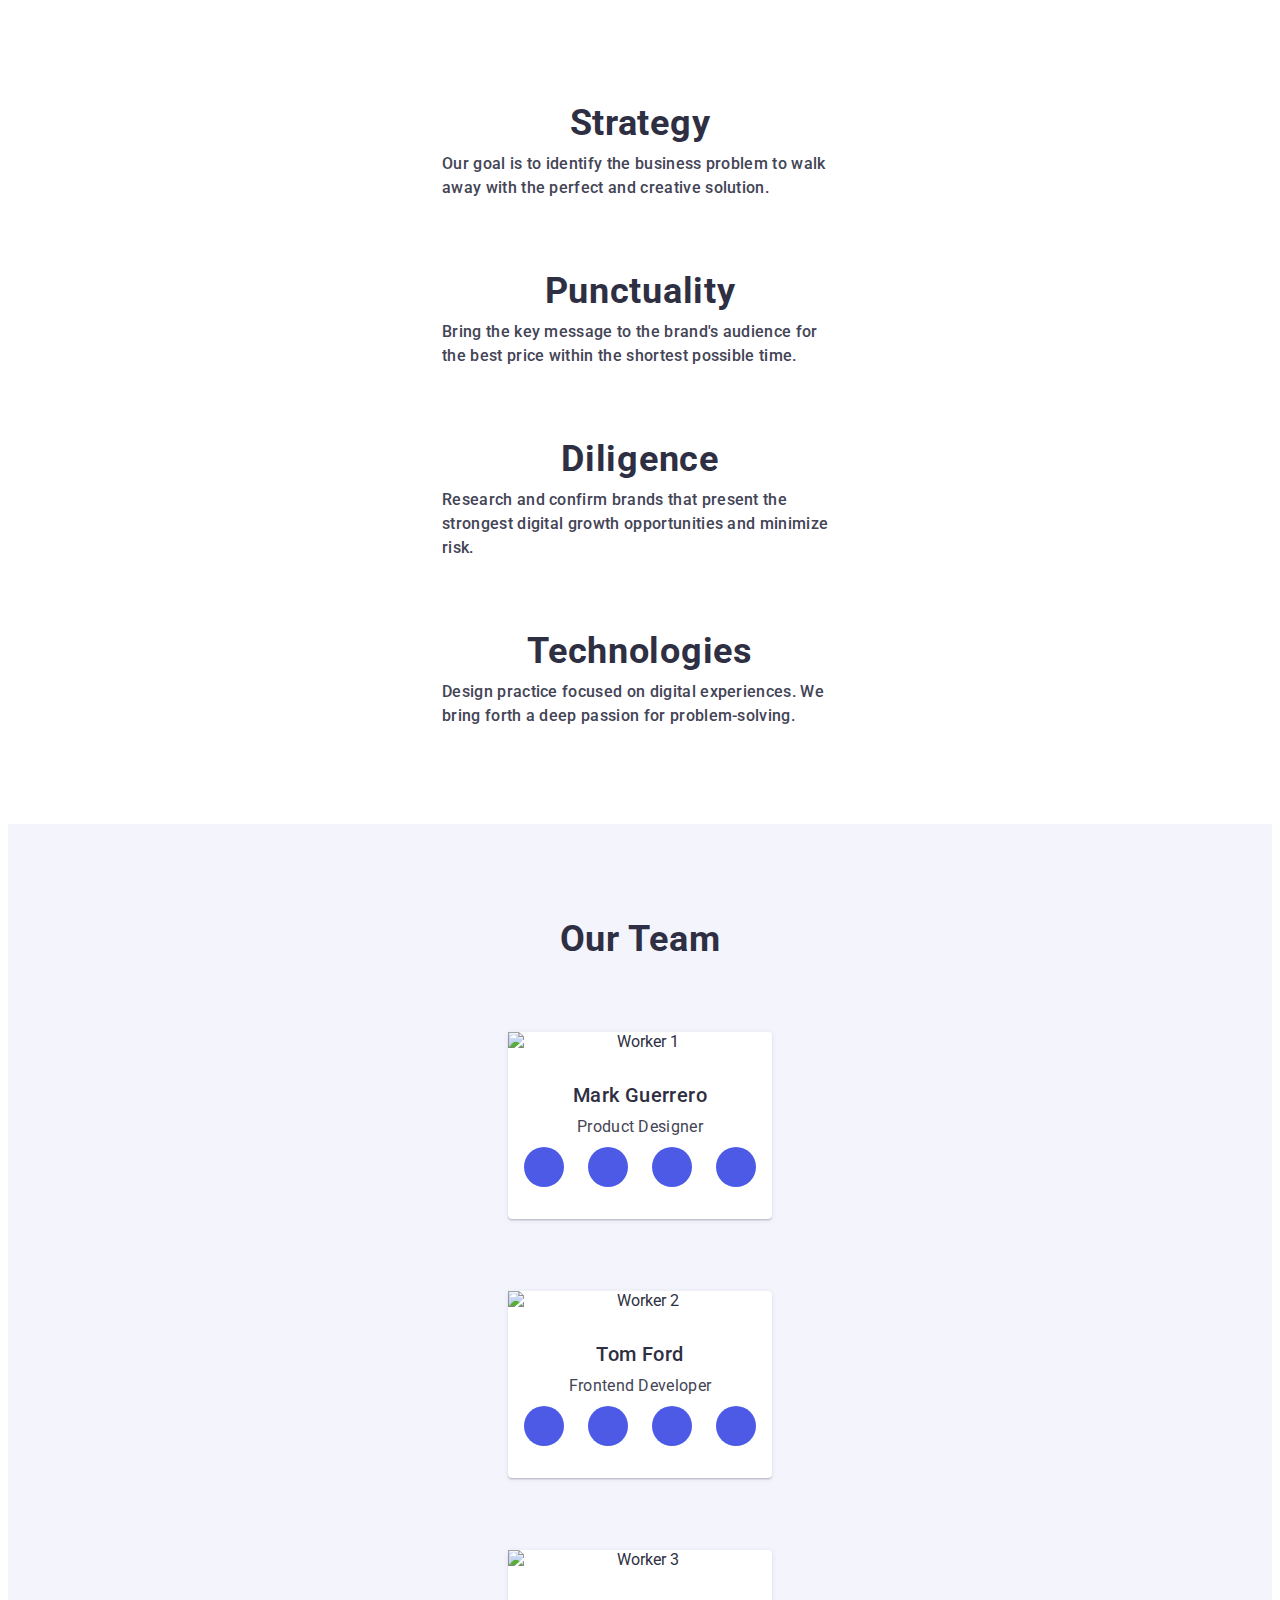
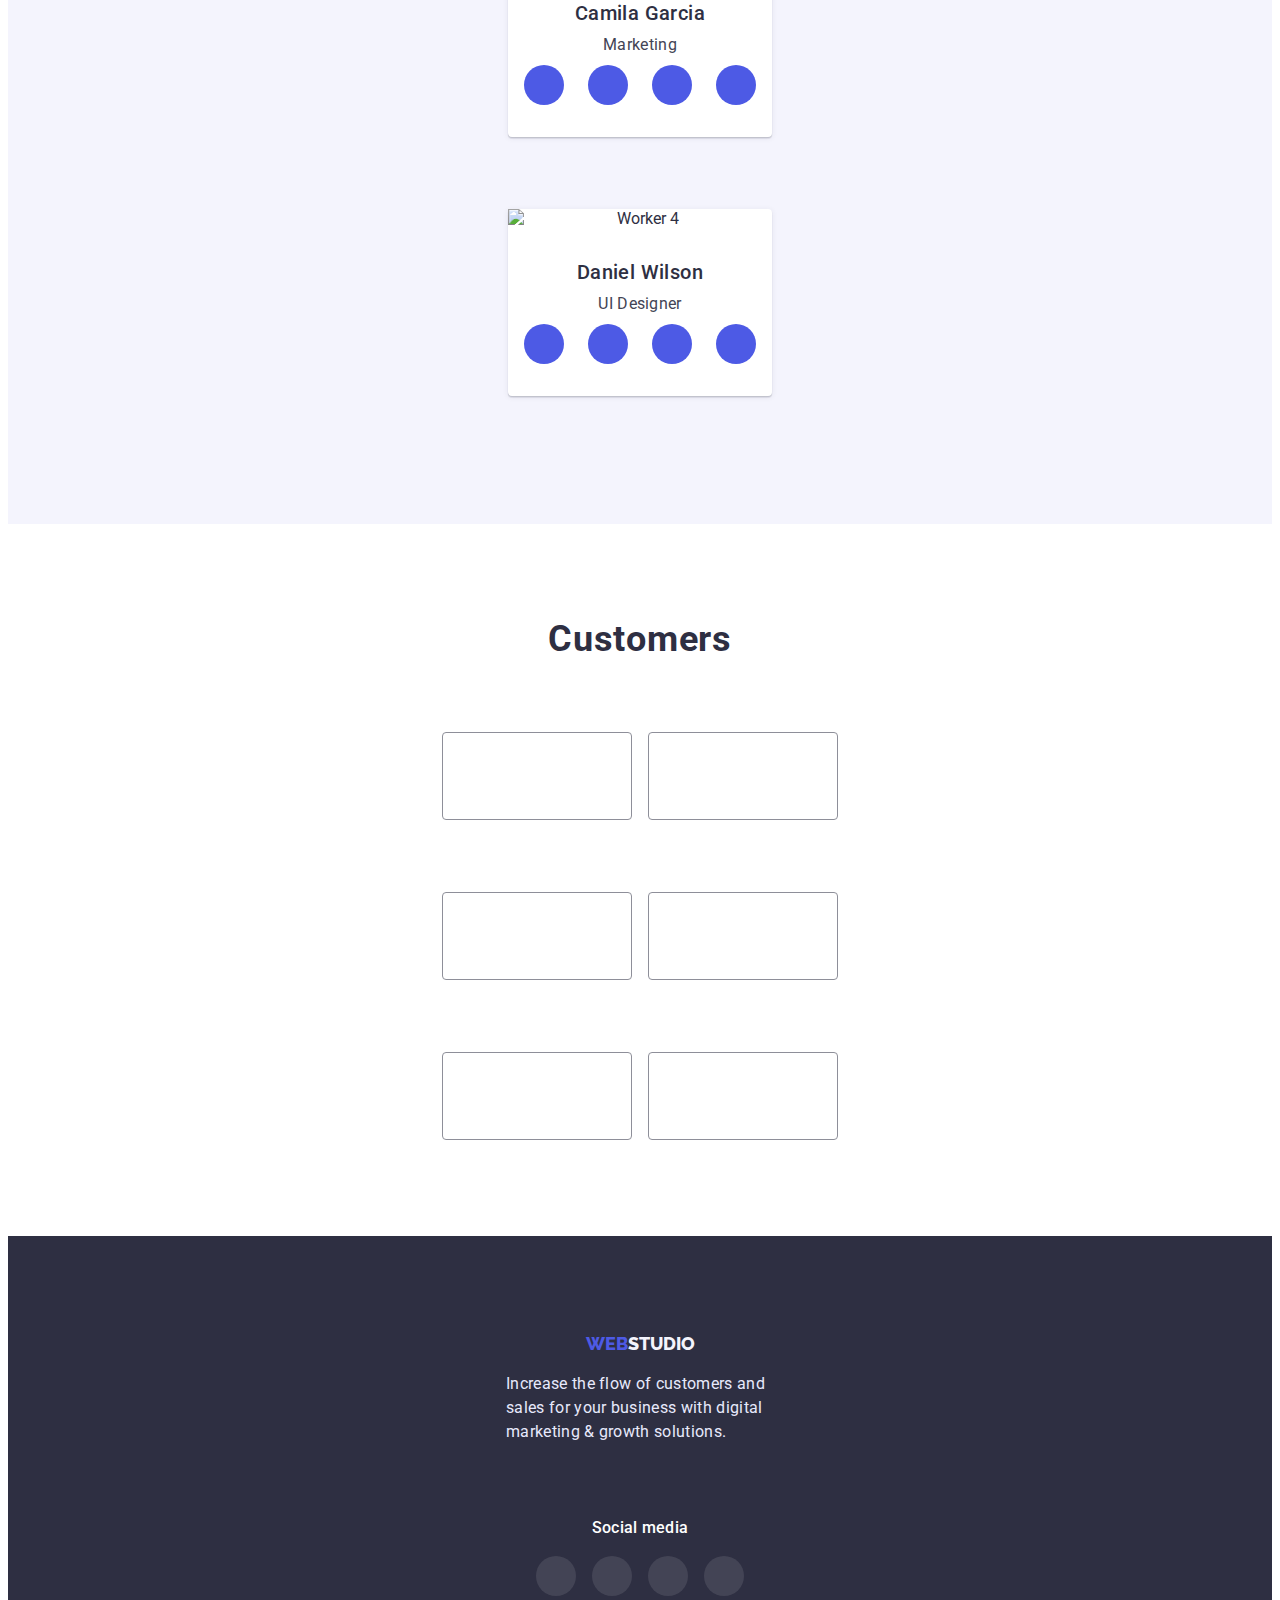
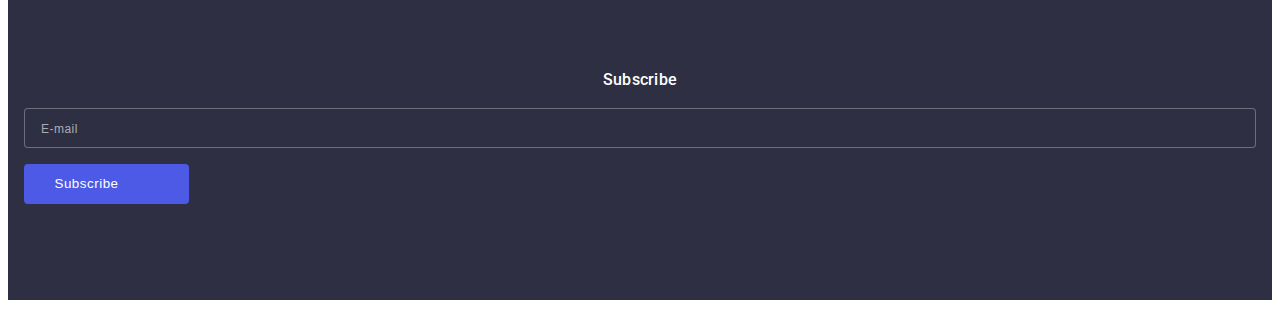
==== index.html @ 5581badd "Add mobile version: features, team, customers, footer" ====
<!DOCTYPE html>
<html lang="en">
  <head>
    <meta charset="UTF-8" />
    <meta http-equiv="X-UA-Compatible" content="IE=edge" />
    <meta name="viewport" content="width=device-width, initial-scale=1.0" />
    <title>Document</title>
    <link href="https://fonts.googleapis.com" rel="preconnect" />
    <link href="https://fonts.gstatic.com" rel="preconnect" crossorigin />
    <link
      href="https://fonts.googleapis.com/css2?family=Raleway:wght@800&family=Roboto:wght@400;500;700;900&display=swap"
      rel="stylesheet"
    />
    <link
      href="https://cdnjs.cloudflare.com/ajax/libs/modern-normalize/1.1.0/modern-normalize.min.css"
      rel="stylesheet"
      integrity="sha512-wpPYUAdjBVSE4KJnH1VR1HeZfpl1ub8YT/NKx4PuQ5NmX2tKuGu6U/JRp5y+Y8XG2tV+wKQpNHVUX03MfMFn9Q=="
      crossorigin="anonymous"
      referrerpolicy="no-referrer"
    />
    <link href="./css/styles.css" rel="stylesheet" />
    <link href="./css/mobile.css" rel="stylesheet" />
    <link href="./css/tablet.css" rel="stylesheet" />
    <link href="./css/desktop.css" rel="stylesheet" />
  </head>
  <body>
    <!-- Header -->

    <!-- <header class="header">
      <div class="container site-header">
        <nav class="site-nav">
          <a class="logo-color logo link" href="./index.html"
            >Web<span class="logo-color-header">Studio</span></a
          >
          <ul class="site-nav-list list">
            <li class="site-nav-item">
              <a class="site-nav-link link" href="./studio.html">Studio</a>
            </li>
            <li class="site-nav-item">
              <a class="site-nav-link link" href="./portfolio.html"
                >Portfolio</a
              >
            </li>
            <li class="site-nav-item">
              <a class="site-nav-link link" href>Contacts</a>
            </li>
          </ul>
        </nav>
        <ul class="contact-list list">
          <li class="contact-item">
            <a class="contact-link link" href="mailto:info@devstudio.com"
              >info@devstudio.com</a
            >
          </li>
          <li class="contact-item">
            <a class="contact-link link" href="tel:+110001111111"
              >+11 (000) 111-11-11</a
            >
          </li>
        </ul>
      </div>
    </header> -->
    <main>
      <!-- Hero -->

      <!-- <section class="hero section">
        <div class="container">
          <h1 class="hero-title">Effective Solutions for Your Business</h1>
          <button class="hero-btn" data-modal-open type="button">
            Order Service
          </button>
        </div>
      </section> -->

      <!-- Our features -->

      <section class="our-features section">
        <div class="container">
          <h2 class="hidden-title">Our features</h2>
          <ul class="our-features-list list">
            <li class="our-features-item">
              <div class="icon-wrap">
                <svg class="our-features-icon" width="64px" height="64px">
                  <use href="./images/icons.svg#icon-antenna"></use>
                </svg>
              </div>
              <h3 class="our-features-subtitle section-subtitle">Strategy</h3>
              <p class="our-features-text section-text">
                Our goal is to identify the business problem to walk away with
                the perfect and creative solution.
              </p>
            </li>
            <li class="our-features-item">
              <div class="icon-wrap">
                <svg class="our-features-icon" width="64px" height="64px">
                  <use href="./images/icons.svg#icon-clock"></use>
                </svg>
              </div>
              <h3 class="our-features-subtitle section-subtitle">
                Punctuality
              </h3>
              <p class="our-features-text section-text">
                Bring the key message to the brand's audience for the best price
                within the shortest possible time.
              </p>
            </li>
            <li class="our-features-item">
              <div class="icon-wrap">
                <svg class="our-features-icon" width="64px" height="64px">
                  <use href="./images/icons.svg#icon-diagram"></use>
                </svg>
              </div>
              <h3 class="our-features-subtitle section-subtitle">Diligence</h3>
              <p class="our-features-text section-text">
                Research and confirm brands that present the strongest digital
                growth opportunities and minimize risk.
              </p>
            </li>
            <li class="our-features-item">
              <div class="icon-wrap">
                <svg class="our-features-icon" width="64px" height="64px">
                  <use href="./images/icons.svg#icon-astronaut"></use>
                </svg>
              </div>
              <h3 class="our-features-subtitle section-subtitle">
                Technologies
              </h3>
              <p class="our-features-text section-text">
                Design practice focused on digital experiences. We bring forth a
                deep passion for problem-solving.
              </p>
            </li>
          </ul>
        </div>
      </section>

      <!-- What are we doing -->

      <section class="offers section">
        <div class="container">
          <h2 class="section-title">What are we doing</h2>
          <ul class="offers-list list">
            <li class="offers-item">
              <img
                class="offers-img"
                src="./images/img1.jpg"
                alt="A handy site on your computer"
              />
            </li>
            <li class="offers-item">
              <img
                class="offers-img"
                src="./images/img2.jpg"
                alt="Chats on your phone"
              />
            </li>
            <li class="offers-item">
              <img
                class="offers-img"
                src="./images/img3.jpg"
                alt="Synchronizing your phone and computer"
              />
            </li>
          </ul>
        </div>
      </section>

      <!-- Our team -->

      <section class="our-team section">
        <div class="small-container">
          <h2 class="section-title">Our Team</h2>
          <ul class="our-team-list list">
            <li class="our-team-item">
              <img class="our-team-img" src="./images/img.jpg" alt="Worker 1" />
              <div class="card-content">
                <h3 class="our-team-subtitle section-subtitle">
                  Mark Guerrero
                </h3>
                <p class="our-team-text section-text">Product Designer</p>

                <ul class="our-team-soc-list list">
                  <li class="our-team-soc-item">
                    <a class="our-team-soc-link link" href>
                      <svg class="our-team-soc-icon" width="16px" height="16px">
                        <use href="./images/icons.svg#icon-instagram"></use>
                      </svg>
                    </a>
                  </li>
                  <li class="our-team-soc-item">
                    <a class="our-team-soc-link link" href>
                      <svg class="our-team-soc-icon" width="16px" height="16px">
                        <use href="./images/icons.svg#icon-twitter"></use>
                      </svg>
                    </a>
                  </li>
                  <li class="our-team-soc-item">
                    <a class="our-team-soc-link link" href>
                      <svg class="our-team-soc-icon" width="16px" height="16px">
                        <use href="./images/icons.svg#icon-facebook"></use>
                      </svg>
                    </a>
                  </li>
                  <li class="our-team-soc-item">
                    <a class="our-team-soc-link link" href>
                      <svg class="our-team-soc-icon" width="16px" height="16px">
                        <use href="./images/icons.svg#icon-linkedin"></use>
                      </svg>
                    </a>
                  </li>
                </ul>
              </div>
            </li>
            <li class="our-team-item">
              <img
                class="our-team-img"
                src="./images/img01.jpg"
                alt="Worker 2"
              />
              <div class="card-content">
                <h3 class="our-team-subtitle section-subtitle">Tom Ford</h3>
                <p class="our-team-text section-text">Frontend Developer</p>
                <ul class="our-team-soc-list list">
                  <li class="our-team-soc-item">
                    <a class="our-team-soc-link link" href>
                      <svg class="our-team-soc-icon" width="16px" height="16px">
                        <use href="./images/icons.svg#icon-instagram"></use>
                      </svg>
                    </a>
                  </li>
                  <li class="our-team-soc-item">
                    <a class="our-team-soc-link link" href>
                      <svg class="our-team-soc-icon" width="16px" height="16px">
                        <use href="./images/icons.svg#icon-twitter"></use>
                      </svg>
                    </a>
                  </li>
                  <li class="our-team-soc-item">
                    <a class="our-team-soc-link link" href>
                      <svg class="our-team-soc-icon" width="16px" height="16px">
                        <use href="./images/icons.svg#icon-facebook"></use>
                      </svg>
                    </a>
                  </li>
                  <li class="our-team-soc-item">
                    <a class="our-team-soc-link link" href>
                      <svg class="our-team-soc-icon" width="16px" height="16px">
                        <use href="./images/icons.svg#icon-linkedin"></use>
                      </svg>
                    </a>
                  </li>
                </ul>
              </div>
            </li>
            <li class="our-team-item">
              <img
                class="our-team-img"
                src="./images/img02.jpg"
                alt="Worker 3"
              />
              <div class="card-content">
                <h3 class="our-team-subtitle section-subtitle">
                  Camila Garcia
                </h3>
                <p class="our-team-text section-text">Marketing</p>
                <ul class="our-team-soc-list list">
                  <li class="our-team-soc-item">
                    <a class="our-team-soc-link link" href>
                      <svg class="our-team-soc-icon" width="16px" height="16px">
                        <use href="./images/icons.svg#icon-instagram"></use>
                      </svg>
                    </a>
                  </li>
                  <li class="our-team-soc-item">
                    <a class="our-team-soc-link link" href>
                      <svg class="our-team-soc-icon" width="16px" height="16px">
                        <use href="./images/icons.svg#icon-twitter"></use>
                      </svg>
                    </a>
                  </li>
                  <li class="our-team-soc-item">
                    <a class="our-team-soc-link link" href>
                      <svg class="our-team-soc-icon" width="16px" height="16px">
                        <use href="./images/icons.svg#icon-facebook"></use>
                      </svg>
                    </a>
                  </li>
                  <li class="our-team-soc-item">
                    <a class="our-team-soc-link link" href>
                      <svg class="our-team-soc-icon" width="16px" height="16px">
                        <use href="./images/icons.svg#icon-linkedin"></use>
                      </svg>
                    </a>
                  </li>
                </ul>
              </div>
            </li>
            <li class="our-team-item">
              <img
                class="our-team-img"
                src="./images/img03.jpg"
                alt="Worker 4"
              />
              <div class="card-content">
                <h3 class="our-team-subtitle section-subtitle">
                  Daniel Wilson
                </h3>
                <p class="our-team-text section-text">UI Designer</p>
                <ul class="our-team-soc-list list">
                  <li class="our-team-soc-item">
                    <a class="our-team-soc-link link" href>
                      <svg class="our-team-soc-icon" width="16px" height="16px">
                        <use href="./images/icons.svg#icon-instagram"></use>
                      </svg>
                    </a>
                  </li>
                  <li class="our-team-soc-item">
                    <a class="our-team-soc-link link" href>
                      <svg class="our-team-soc-icon" width="16px" height="16px">
                        <use href="./images/icons.svg#icon-twitter"></use>
                      </svg>
                    </a>
                  </li>
                  <li class="our-team-soc-item">
                    <a class="our-team-soc-link link" href>
                      <svg class="our-team-soc-icon" width="16px" height="16px">
                        <use href="./images/icons.svg#icon-facebook"></use>
                      </svg>
                    </a>
                  </li>
                  <li class="our-team-soc-item">
                    <a class="our-team-soc-link link" href>
                      <svg class="our-team-soc-icon" width="16px" height="16px">
                        <use href="./images/icons.svg#icon-linkedin"></use>
                      </svg>
                    </a>
                  </li>
                </ul>
              </div>
            </li>
          </ul>
        </div>
      </section>

      <!-- Customers -->

      <section class="section">
        <div class="container">
          <h2 class="section-title">Customers</h2>

          <ul class="customers-list list">
            <li class="customers-item">
              <a class="customers-link" href
                ><svg class="customers-icon" width="104px" height="56px">
                  <use href="./images/icons.svg#icon-client1"></use></svg
              ></a>
            </li>
            <li class="customers-item">
              <a class="customers-link" href
                ><svg class="customers-icon" width="104px" height="56px">
                  <use href="./images/icons.svg#icon-client2"></use></svg
              ></a>
            </li>
            <li class="customers-item">
              <a class="customers-link" href
                ><svg class="customers-icon" width="104px" height="56px">
                  <use href="./images/icons.svg#icon-client3"></use></svg
              ></a>
            </li>
            <li class="customers-item">
              <a class="customers-link" href
                ><svg class="customers-icon" width="104px" height="56px">
                  <use href="./images/icons.svg#icon-client4"></use></svg
              ></a>
            </li>
            <li class="customers-item">
              <a class="customers-link" href
                ><svg class="customers-icon" width="104px" height="56px">
                  <use href="./images/icons.svg#icon-client5"></use></svg
              ></a>
            </li>
            <li class="customers-item">
              <a class="customers-link" href
                ><svg class="customers-icon" width="104px" height="56px">
                  <use href="./images/icons.svg#icon-client6"></use></svg
              ></a>
            </li>
          </ul>
        </div>
      </section>
    </main>

    <!-- Footer -->

    <footer class="footer">
      <div class="footer-wrap">
        <div class="footer-logo-text">
          <a class="logo-color logo link footer-logo" href="./index.html"
            >Web<span class="logo-color-footer">Studio</span></a
          >
          <p class="footer-text">
            Increase the flow of customers and sales for your business with
            digital marketing & growth solutions.
          </p>
        </div>
        <div class="footer-social">
          <p class="footer-soc-text">Social media</p>
          <ul class="footer-soc-list list">
            <li class="footer-soc-item">
              <a class="footer-soc-link link" href>
                <svg class="footer-soc-icon" width="24px" height="24px">
                  <use href="./images/icons.svg#icon-instagram"></use>
                </svg>
              </a>
            </li>
            <li class="footer-soc-item">
              <a class="footer-soc-link link" href>
                <svg class="footer-soc-icon" width="24px" height="24px">
                  <use href="./images/icons.svg#icon-twitter"></use>
                </svg>
              </a>
            </li>
            <li class="footer-soc-item">
              <a class="footer-soc-link link" href>
                <svg class="footer-soc-icon" width="24px" height="24px">
                  <use href="./images/icons.svg#icon-facebook"></use>
                </svg>
              </a>
            </li>
            <li class="footer-soc-item">
              <a class="footer-soc-link link" href>
                <svg class="footer-soc-icon" width="24px" height="24px">
                  <use href="./images/icons.svg#icon-linkedin"></use>
                </svg>
              </a>
            </li>
          </ul>
        </div>
        <div class="footer-communicate">
          <p class="footer-soc-text">Subscribe</p>
          <form class="footer-form">
            <input
              class="footer-subscribe"
              id="footer-email"
              name="email"
              type="email"
              required
              placeholder="E-mail"
            />
            <div class="footer-button">
              <button class="subscribe-btn" type="submit">Subscribe</button>
              <svg class="footer-plaine">
                <use
                  href="./images/icons.svg#icon-plaine"
                  width="24"
                  height="24"
                ></use>
              </svg>
            </div>
          </form>
        </div>
      </div>
    </footer>
    <!-- <div class="backdrop is-hidden" data-modal>
      <div class="modal">
        <button class="modal-close" data-modal-close type="button">
          <svg class="close-icon" width="8px" height="8px">
            <use href="./images/icons.svg#icon-close"></use>
          </svg>
        </button>
        <p class="modal-title">Leave your contacts and we will call you back</p>
        <form class="modal-form">
          <div class="modal-field">
            <label class="modal-label" for="user-name">Name</label>
            <div class="input-wrap">
              <input
                class="modal-input"
                id="user-name"
                name="user-name"
                type="text"
                placeholder=" "
              />
              <svg class="modal-icon" width="18" height="18">
                <use href="./images/icons.svg#icon-persone"></use>
              </svg>
            </div>
          </div>
          <div class="modal-field">
            <label class="modal-label" for="user-tel">Phone</label>
            <div class="input-wrap">
              <input
                class="modal-input"
                id="user-tel"
                name="user-tel"
                type="text"
                title="+38 (095) 111-11-11"
                required
                pattern="[\+]\d{2}\s[\(]\d{3}[\)]\s\d{3}[\-]\d{2}[\-]\d{2}"
                placeholder=" "
              />
              <svg class="modal-icon" width="18" height="18">
                <use href="./images/icons.svg#icon-phone"></use>
              </svg>
            </div>
          </div>
          <div class="modal-field">
            <label class="modal-label" for="user-email">Email</label>
            <div class="input-wrap">
              <input
                class="modal-input"
                id="user-email"
                name="user-email"
                type="email"
                placeholder=" "
              />
              <svg class="modal-icon" width="18" height="18">
                <use href="./images/icons.svg#icon-email"></use>
              </svg>
            </div>
          </div>
          <div class="modal-field">
            <label class="modal-label" for="user-comment">Comment</label>
            <textarea
              class="modal-input comment input-wrap"
              id="user-comment"
              name="user-comment"
              placeholder="Text input"
            ></textarea>
          </div>
          <div class="modal-policy">
            <input
              class="modal-check hidden-title"
              id="policy"
              name="policy"
              type="checkbox"
              value="true"
              required
            />
            <label class="check-text" for="policy"
              >I accept the terms and conditions of the<a
                class="check-link"
                href
                >Privacy Policy</a
              ></label
            >
          </div>
          <div class="modal-button">
            <button class="modal-btn" type="submit">Send</button>
          </div>
        </form>
      </div>
    </div> -->
    <script src="./js/modal.js"></script>
  </body>
</html>
---- css/styles.css ----
body {
  background: var(--light-light-color);
  color: var(--dark-color);
  font-size: 16px;
  font-family: "Roboto", sans-serif;
}

*,
*::before,
*::after {
  box-sizing: border-box;
}

h1,
h2,
h3,
h4,
h5,
h6,
p,
ul {
  margin: 0;
  padding: 0;
}

img {
  display: block;
  width: 100%;
  width: 100%;
  height: auto;
}

.link {
  text-decoration: none;
}

.list {
  list-style: none;
}

:root {
  --hover-color: #4d5ae5;
  --focus-color: #404bbf;
  --dark-color: #2e2f42;
  --success-color: #31d0aa;
  --text-color: #434455;
  --subtle-color: #8e8f99;
  --accent-color: #e7e9fc;
  --light-color: #f4f4fd;
  --light-light-color: #ffffff;
  --gradient: linear-gradient(rgba(46, 47, 66, 0.7), rgba(46, 47, 66, 0.7));
}

/* LOGO */

.logo {
  padding-top: 24px;
  padding-bottom: 24px;
  font-weight: 800;
  font-size: 18px;
  font-family: "Raleway";
  line-height: 1.33;
}

.logo-color-header {
  color: var(--dark-color);
  text-transform: uppercase;
}

.logo-color {
  color: var(--hover-color);
  text-transform: uppercase;
}

.logo-color-footer {
  color: var(--light-color);
}

.header {
  border-bottom: 1px solid var(--accent-color);
  box-shadow: 0px 2px 1px rgba(46, 47, 66, 0.08),
    0px 1px 1px rgba(46, 47, 66, 0.16), 0px 1px 6px rgba(46, 47, 66, 0.08);
}

.hidden-title {
  position: absolute;
  overflow: hidden;
  clip: rect(0 0 0 0);
  width: 1px;
  height: 1px;
  margin: -1px;
  padding: 0;
  border: 0;
  white-space: nowrap;
  clip-path: inset(50%);
}

.site-header {
  display: flex;
  align-items: center;
}

.site-nav {
  display: flex;
  align-items: center;
}

.site-nav-list {
  display: flex;
  margin-left: 76px;
}

.site-nav-item + .site-nav-item {
  margin-left: 40px;
}

.site-nav-link {
  padding-top: 24px;
  padding-bottom: 24px;
  color: inherit;
  font-weight: 500;
  line-height: 1.5;
  letter-spacing: 0.02em;

  transition: color 250ms cubic-bezier(0.4, 0, 0.2, 1);
}

.site-nav-link:hover,
.site-nav-link:focus {
  color: var(--focus-color);
}

.active-link {
  position: relative;
}

.active {
  color: var(--focus-color);
}

.active::after {
  content: "";
  position: absolute;
  top: 45px;
  left: 0;
  display: inline-block;
  width: 100%;
  height: 4px;
  border-radius: 2px;
  background: var(--focus-color);
}

.contact-list {
  display: flex;
  margin-left: auto;
}

.contact-item:not(:first-child) {
  margin-left: 40px;
}

.contact-link {
  padding-top: 24px;
  padding-bottom: 24px;
}

.contact-link {
  color: var(--text-color);
  line-height: 1.5;
  letter-spacing: 0.02em;

  transition: color 250ms cubic-bezier(0.4, 0, 0.2, 1);
}

.contact-link:hover,
.contact-link:focus {
  color: var(--focus-color);
}

/* HERO */

.hero {
  max-width: 1440px;
  margin: 0 auto;
  padding: 188px 0;
  background: var(--dark-color);

  background-image: var(--gradient), url("../images/people-office.jpg");
  background-size: contain;
  background-repeat: no-repeat;
  text-align: center;
}

.hero-title {
  width: 500px;
  margin: 0 auto;
  margin-bottom: 48px;
  color: var(--light-light-color);
  font-size: 56px;
  line-height: 1.07;
  letter-spacing: 0.02em;
}

.hero-content {
  display: flex;
  flex-direction: column;
  align-items: center;
  padding-top: 188px;
  padding-bottom: 188px;
}

/* BUTTONS */

.hero-btn {
  width: 169px;
  height: 56px;
  border: none;
  border-radius: 4px;
  background: var(--hover-color);
  color: var(--light-light-color);
  box-shadow: 0px 4px 4px rgba(0, 0, 0, 0.15);
  font-weight: 500;
  font-size: inherit;
  font-family: inherit;
  line-height: 1.19;
  letter-spacing: 0.04em;

  cursor: pointer;

  transition: background-color 250ms cubic-bezier(0.4, 0, 0.2, 1),
    box-shadow 250ms cubic-bezier(0.4, 0, 0.2, 1);
}

.hero-btn:hover {
  background: var(--hover-color);
  box-shadow: 0px 1px 6px rgba(46, 47, 66, 0.08),
    0px 1px 1px rgba(46, 47, 66, 0.16), 0px 2px 1px rgba(46, 47, 66, 0.08);
}

.hero-btn:focus {
  background-color: var(--focus-color);
}

.our-portfolio {
  padding-top: 96px;
}

.our-portfolio-btn {
  padding: 12px 24px;
  border: 1px solid var(--accent-color);
  border-radius: 4px;
  background: var(--light-color);
  color: var(--hover-color);
  font-weight: 500;
  font-size: inherit;

  font-family: inherit;
  line-height: 1.5;
  cursor: pointer;

  transition: background-color 250ms cubic-bezier(0.4, 0, 0.2, 1),
    box-shadow 250ms cubic-bezier(0.4, 0, 0.2, 1),
    color 250ms cubic-bezier(0.4, 0, 0.2, 1);
}

.our-portfolio-btn:hover,
.our-portfolio-btn:focus {
  background-color: var(--focus-color);
  color: var(--light-light-color);
  box-shadow: 0px 3px 1px rgba(0, 0, 0, 0.1), 0px 2px 1px rgba(0, 0, 0, 0.08),
    0px 2px 2px rgba(0, 0, 0, 0.12);
}

.our-features {
  padding-bottom: 0;
}

.icon-wrap {
  display: none;
  justify-content: center;
  align-items: center;
  width: 100%;
  height: 112px;
  border-radius: 4px;
  background-color: var(--light-color);
}

.our-features-text {
  margin-top: 8px;
}

/* Offers */

.offers-list {
  display: flex;
  margin-top: 72px;
}

.offers-item + .offers-item {
  margin-left: 24px;
}

.offers-img {
  display: block;
  max-width: 360px;
  height: auto;
}

/* Our team */

.our-team {
  background: var(--light-color);
}

.our-team-item {
  border-radius: 4px;
  background: var(--light-light-color);
  box-shadow: 0px 1px 6px rgba(46, 47, 66, 0.08),
    0px 1px 1px rgba(46, 47, 66, 0.16), 0px 2px 1px rgba(46, 47, 66, 0.08);
}

.card-content {
  padding: 32px 14px;
  text-align: center;
}

.our-team-soc-list {
  display: flex;
  gap: 24px;
  justify-content: center;
  margin-top: 8px;
}

.our-team-soc-item {
  width: 40px;
  height: 40px;
}

.our-team-soc-link {
  display: flex;
  justify-content: center;
  align-items: center;
  width: 100%;
  height: 100%;
  border-radius: 50%;
  background-color: var(--hover-color);

  transition: background-color 250ms cubic-bezier(0.4, 0, 0.2, 1);
}

.our-team-soc-link:is(:hover, :focus) {
  background-color: var(--focus-color);
}

/* Customers */

.customers-link {
  display: flex;
  justify-content: center;
  align-items: center;
  width: 100%;
  height: 100%;
  border: 1px solid #8e8f99;
  border-radius: 4px;
  fill: #8e8f99;

  transition: border-color 250ms cubic-bezier(0.4, 0, 0.2, 1);
}

.customers-icon {
  transition: fill 250ms cubic-bezier(0.4, 0, 0.2, 1);
}

.customers-link:is(:hover, :focus) {
  border-color: var(--focus-color);
}

.customers-link:is(:hover, :focus) .customers-icon {
  fill: var(--focus-color);
}

.section-title {
  font-size: 36px;
  line-height: 1.11;
  letter-spacing: 0.02em;
  text-align: center;
  text-transform: capitalize;
}

.our-portfolio-list-btn {
  display: flex;
  justify-content: center;
}

.our-portfolio-item + .our-portfolio-item {
  margin-left: 24px;
}

.portfolio-list {
  display: flex;
  flex-wrap: wrap;
  row-gap: 48px;
  margin-top: 72px;
  column-gap: 24px;
}

.portfolio-card {
  flex-basis: calc((100% - 2 * 48px) / 3);
}

.portfolio-card:hover .hover-thumb {
  opacity: 1;
  transform: translateY(0);
}

.portfolio-card:focus .hover-thumb {
  opacity: 1;
  transform: translateY(0);
}

.portfolio-thumb {
  position: relative;
  overflow: hidden;
}

.hover-thumb {
  position: absolute;
  top: 0;
  left: 0;
  overflow: auto;
  width: 100%;
  height: 100%;
  padding-top: 40px;
  padding-right: 32px;
  padding-left: 32px;
  background-color: var(--hover-color);
  transition: transform 250ms cubic-bezier(0.4, 0, 0.2, 1);

  transform: translateY(100%);
}

.hover-text {
  color: var(--light-color);
  line-height: 1.5;
  letter-spacing: 0.02em;
}

.portfolio-content {
  padding: 32px 16px;
  border: 1px solid var(--accent-color);
  border-top: 0;
}

.portfolio-subtitle {
  color: var(--dark-color);
}

.portfolio-link {
  display: block;
  box-shadow: 0px 1px 6px rgba(46, 47, 66, 0.08);

  transition: box-shadow 250ms cubic-bezier(0.4, 0, 0.2, 1);
}

.portfolio-link:is(:hover, :focus) {
  box-shadow: 0px 1px 6px rgba(46, 47, 66, 0.08),
    0px 1px 1px rgba(46, 47, 66, 0.16), 0px 2px 1px rgba(46, 47, 66, 0.08);
}

.portfolio-text {
  margin-top: 8px;
}

.portfolio-img {
  display: block;
  max-width: 360px;
  height: auto;
}

.footer-logo {
  padding-top: 0;
  padding-bottom: 0;
}




.footer-soc-text {
  color: #ffffff;
  font-weight: 500;
  line-height: calc(24 / 16);
  letter-spacing: 0.02em;
}

.footer-soc-list {
  display: flex;
  gap: 16px;
  margin-top: 16px;
}

.footer-soc-item {
  width: 40px;
  height: 40px;
}

.footer-soc-link {
  display: flex;
  justify-content: center;
  align-items: center;
  width: 100%;
  height: 100%;
  border-radius: 50%;
  background: rgba(255, 255, 255, 0.1);

  transition: background-color 250ms cubic-bezier(0.4, 0, 0.2, 1);
}

.footer-soc-link:is(:hover, :focus) {
  background-color: var(--success-color);
}

.footer-form {
  align-items: center;
  margin-top: 16px;
}



.footer-subscribe::placeholder {
  color: rgba(255, 255, 255, 0.6);
  font-size: 12px;
  line-height: 2;
  letter-spacing: 0.04em;
}

.footer-subscribe:focus {
  border: 1px solid rgba(255, 255, 255, 0.3);
}

.footer-subscribe:not(:placeholder-shown):valid:not(:focus) {
  border-color: rgba(127, 210, 149, 0.616);
}

.footer-subscribe:not(:placeholder-shown):invalid:not(:focus) {
  border-color: rgba(235, 79, 76, 0.616);
}



.subscribe-btn {
  width: 165px;
  height: 40px;
  padding: 8px 64px 8px 24px;
  border: none;
  border-radius: 4px;
  background: var(--hover-color);
  color: #ffffff;
  font-weight: 500;
  line-height: 1.5;
  letter-spacing: 0.04em;
  cursor: pointer;
  transition: background-color 250ms cubic-bezier(0.4, 0, 0.2, 1);
}

.subscribe-btn:is(:hover, :focus) {
  background-color: var(--focus-color);
}

.footer-plaine {
  position: absolute;
  top: 8px;
  left: 117px;
}

.footer {
  background: var(--dark-color);
}

/* MODAL */

.backdrop {
  position: fixed;
  top: 0;
  width: 100%;
  height: 100%;
  background-color: rgba(46, 47, 66, 0.7);

  transition: opacity 250ms cubic-bezier(0.4, 0, 0.2, 1),
    visibility 250ms cubic-bezier(0.4, 0, 0.2, 1);
}

.is-hidden {
  opacity: 0;
  visibility: hidden;
  pointer-events: none;
}

.modal {
  position: absolute;
  top: 50%;
  left: 50%;
  width: 408px;
  min-height: 576px;
  padding: 72px 24px 24px;
  border-radius: 4px;
  background-color: #fcfcfc;
  box-shadow: 0px 1px 1px rgba(0, 0, 0, 0.14), 0px 1px 3px rgba(0, 0, 0, 0.12),
    0px 2px 1px rgba(0, 0, 0, 0.2);
  transition: transform;
  transform: translate(-50%, -50%);
}

.modal-close {
  position: absolute;
  top: 24px;
  right: 24px;
  display: block;
  width: 24px;
  height: 24px;
  border: 1px solid rgba(0, 0, 0, 0.1);
  border-radius: 50%;
  background-color: var(--accent-color);
  cursor: pointer;
  transition: background-color 250ms cubic-bezier(0.4, 0, 0.2, 1),
    border 250ms cubic-bezier(0.4, 0, 0.2, 1);
}

.close-icon {
  transition: fill 250ms cubic-bezier(0.4, 0, 0.2, 1);
}

.modal-close:is(:hover, :focus) {
  border: none;
  background-color: var(--focus-color);
}

.modal-close:is(:hover, :focus) .close-icon {
  fill: var(--light-light-color);
}

.modal-title {
  color: var(--dark-color);
  font-weight: 500;
  line-height: 1.5;
  letter-spacing: 0.02em;
  text-align: center;
}

.modal-form {
  margin-top: 14px;
}

.modal-input:focus {
  border-color: var(--hover-color);
}

.modal-input:focus + .modal-icon {
  fill: var(--hover-color);
}

.modal-field + .modal-field {
  margin-top: 8px;
}

.modal-policy {
  margin-top: 16px;
}

.modal-label {
  color: var(--subtle-color);
  font-size: 12px;
  line-height: calc(16px / 12px);
  letter-spacing: 0.04em;
}

.input-wrap {
  position: relative;
  margin-top: 4px;
}

.modal-input {
  width: 100%;
  height: 40px;
  padding: 8px 38px;
  border: 1px solid rgba(33, 33, 33, 0.2);
  border-radius: 4px;
  color: #2e2f42;
  outline: transparent;
  font-size: 14px;
  transition: border-color 250ms cubic-bezier(0.4, 0, 0.2, 1);
}

.modal-input + .modal-input {
  margin-top: 8px;
}

.modal-input:not(:focus):not(:placeholder-shown):valid {
  border-color: rgba(141, 192, 155, 0.914);
}

.modal-input:not(:focus):not(:placeholder-shown):invalid {
  border-color: rgba(232, 78, 78, 0.518);
}

.modal-icon {
  position: absolute;
  top: 50%;
  left: 16px;
  fill: var(--dark-color);
  transition: fill 250ms cubic-bezier(0.4, 0, 0.2, 1);
  transform: translateY(-50%);
}

.comment {
  display: block;
  height: 120px;
  padding: 8px 16px;
  resize: none;
}

.comment::placeholder {
  color: rgba(117, 117, 117, 0.5);
  font-size: 12px;
  line-height: 1.33;
  letter-spacing: 0.04em;
}

.modal-check:checked + .check-text::before {
  border: none;
  background-color: var(--focus-color);
  background-image: url(../images/tick.svg);
  background-position: center;
  background-repeat: no-repeat;
}

.check-text {
  display: flex;
  color: #757575;
  font-size: 12px;
  line-height: 1.33;
  letter-spacing: 0.04em;
  cursor: pointer;
}

.check-text::before {
  content: " ";
  width: 16px;
  height: 16px;
  margin-right: 8px;
  border: 1.25px solid var(--dark-color);
  border-radius: 2px;
  transition: background-color 250ms cubic-bezier(0.4, 0, 0.2, 1),
    background-image 250ms cubic-bezier(0.4, 0, 0.2, 1),
    border 250ms cubic-bezier(0.4, 0, 0.2, 1);
}

.check-link {
  margin-left: 3px;
  color: var(--hover-color);
}

.modal-button {
  display: flex;
  justify-content: center;
  width: 100%;
  margin-top: 24px;
}

.modal-btn {
  width: 169px;
  height: 56px;
  padding: 16px 32px;
  border: none;
  border-radius: 4px;
  background: var(--hover-color);
  color: #ffffff;
  box-shadow: 0px 4px 4px rgba(0, 0, 0, 0.15);
  font-weight: 500;
  font-size: 16px;
  line-height: 1.5;
  letter-spacing: 0.04em;
  cursor: pointer;
}
---- css/mobile.css ----
:root {
  --hover-color: #4d5ae5;
  --focus-color: #404bbf;
  --dark-color: #2e2f42;
  --success-color: #31d0aa;
  --text-color: #434455;
  --subtle-color: #8e8f99;
  --accent-color: #e7e9fc;
  --light-color: #f4f4fd;
  --light-light-color: #ffffff;
  --gradient: linear-gradient(rgba(46, 47, 66, 0.7), rgba(46, 47, 66, 0.7));
}

@media screen and (min-width: 320px) {
  .container {
    max-width: 428px;
    margin-right: auto;
    margin-left: auto;
    padding: 96px 16px;
  }

  .small-container {
    max-width: 428px;
    margin-right: auto;
    margin-left: auto;
    padding-top: 96px;
    padding-bottom: 128px;
    text-align: center;
  }

  /* Our features */

  .our-features-subtitle {
    font-size: 36px;
    line-height: 1.11;
    letter-spacing: 0.02em;
    text-align: center;
  }

  .our-features-item + .our-features-item {
    margin-top: 72px;
  }

  .our-features-text {
    color: var(--text-color);
    font-weight: 500;
    line-height: 1.5;
    letter-spacing: 0.02em;
  }

  /* What are we doing */

  .offers {
    display: none;
  }

  /* Our team */

  .our-team-list {
    display: flex;
    flex-direction: column;
    gap: 72px;
    align-items: center;
    margin-top: 72px;
  }

  .our-team-item {
    width: 264px;
  }

  .our-team-subtitle {
    font-weight: 500;
    font-size: 20px;
    line-height: 1.2;
    letter-spacing: 0.02em;
  }

  .our-team-text {
    margin-top: 8px;
    color: var(--text-color);
    line-height: 1.5;
    letter-spacing: 0.02em;
  }

  /* Customers */

  .customers-list {
    display: flex;
    flex-wrap: wrap;
    row-gap: 72px;
    margin-top: 72px;
    column-gap: 16px;
  }

  .customers-item {
    width: calc((100% - 16px) / 2);
    height: 88px;
  }

  /* Footer */

  .footer {
    padding: 96px 16px;
  }

  .footer-wrap {
    display: flex;
    flex-direction: column;
    align-items: center;
    text-align: center;
  }

  .footer-text {
    width: 268px;
    margin-top: 16px;
    color: var(--accent-color);
    line-height: 1.5;
    letter-spacing: 0.02em;
    text-align: left;
  }

  .footer-social {
    margin-top: 72px;
  }

  .footer-communicate {
    width: 100%;
    margin-top: 72px;
  }

  .footer-subscribe {
    width: 100%;
    height: 40px;
    padding: 8px 16px;
    border: 1px solid rgba(255, 255, 255, 0.3);
    border-radius: 4px;
    background-color: var(--dark-color);
    color: var(--light-light-color);
    outline: transparent;
    font-size: 14px;
    transition: border-color 250ms cubic-bezier(0.4, 0, 0.2, 1);
  }

  .footer-button {
    position: relative;
    display: flex;
    margin-top: 16px;
  }
}
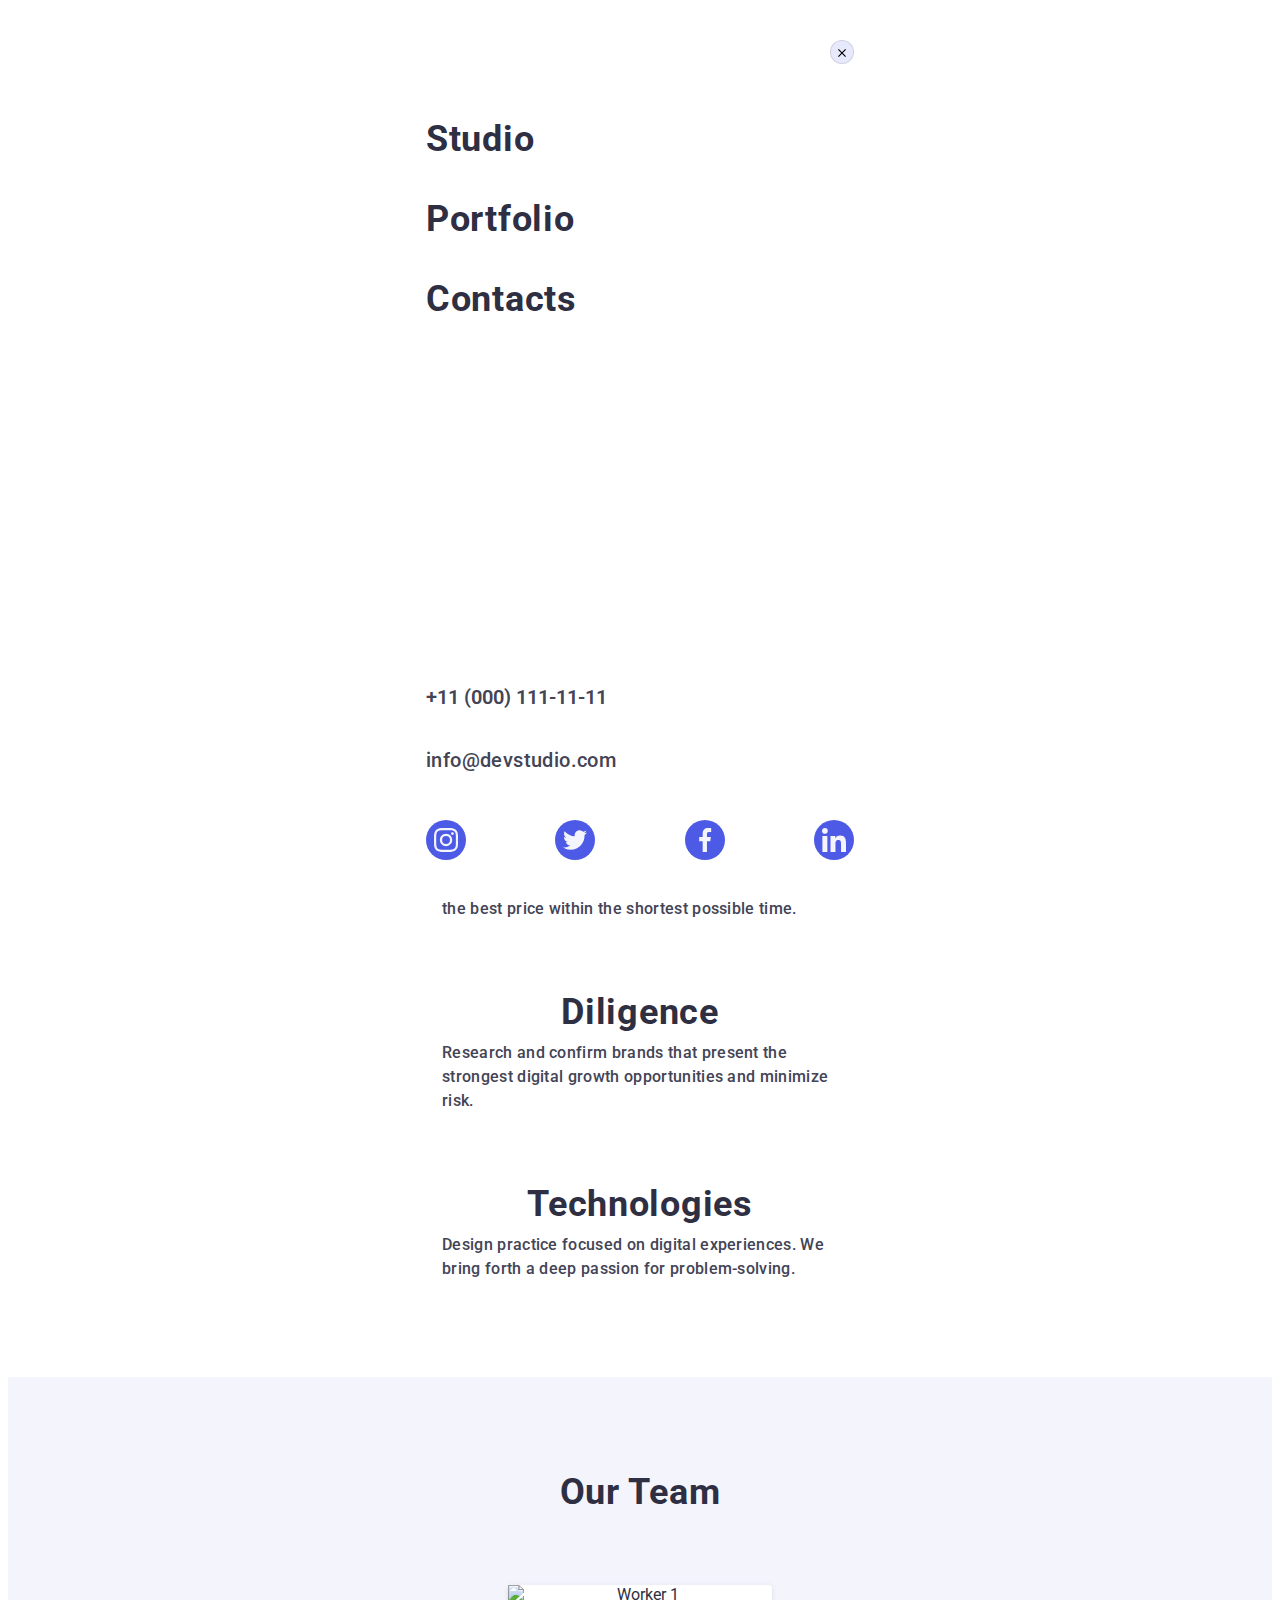
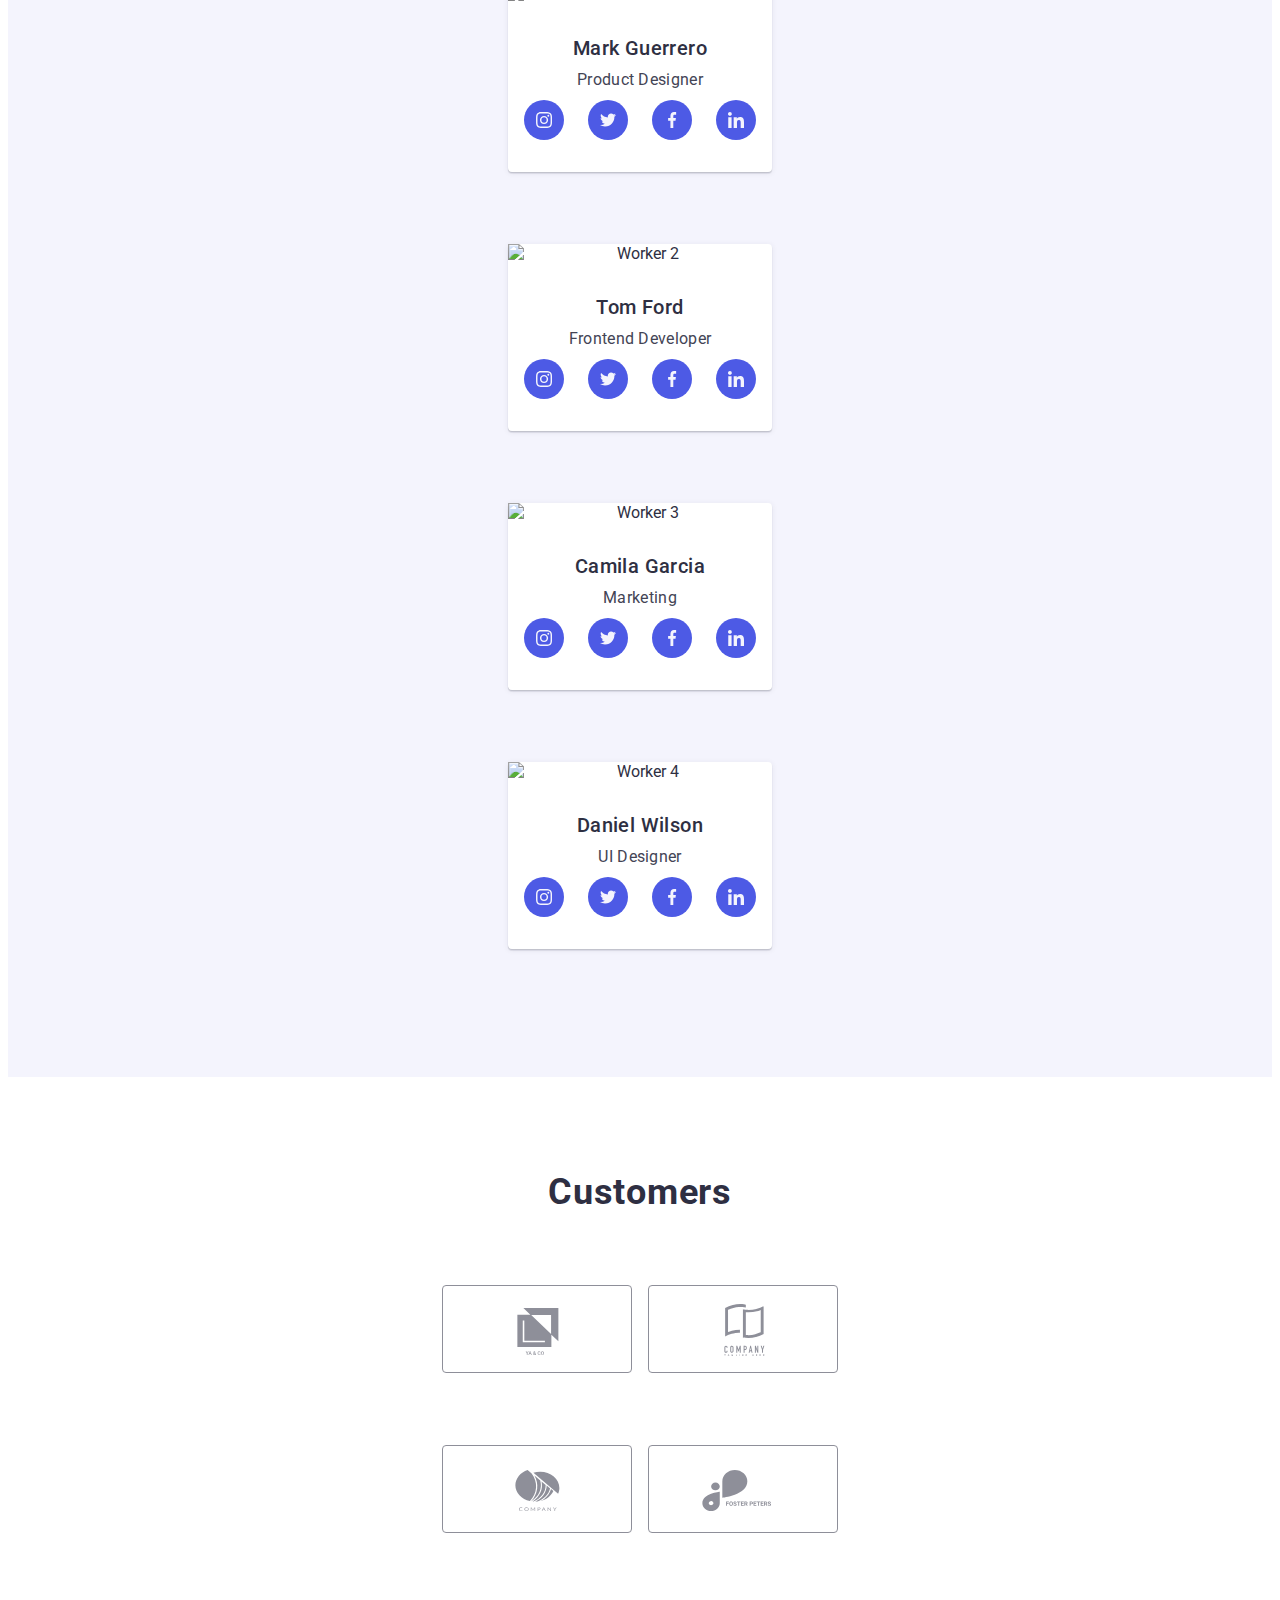
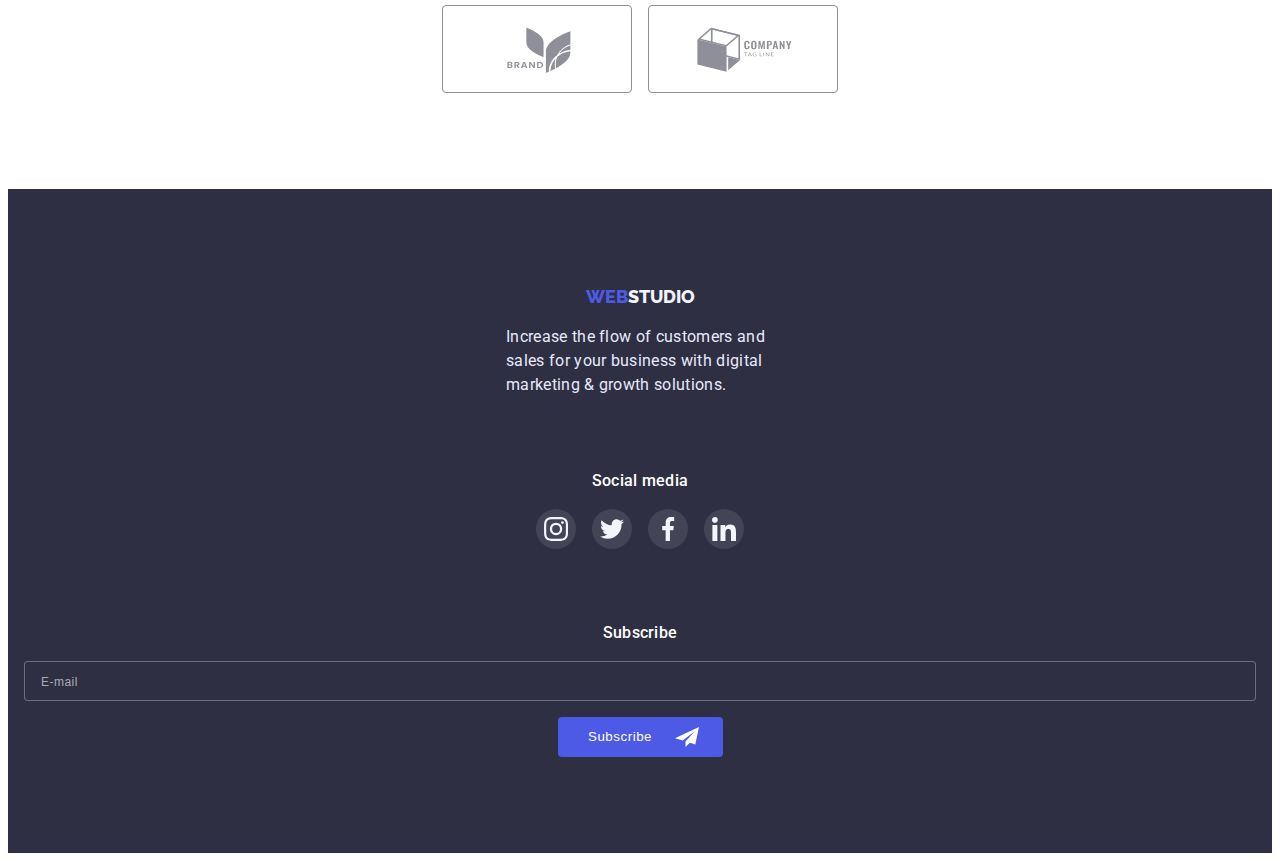
==== commit 777b31db: "Add mob hero, mob header and mob menu" ====
--- a/index.html
+++ b/index.html
@@ -26,8 +26,8 @@
   <body>
     <!-- Header -->
 
-    <!-- <header class="header">
-      <div class="container site-header">
+    <header class="header">
+      <div class="site-header">
         <nav class="site-nav">
           <a class="logo-color logo link" href="./index.html"
             >Web<span class="logo-color-header">Studio</span></a
@@ -58,19 +58,91 @@
             >
           </li>
         </ul>
+        <button class="button-open-menu" type="button">
+          <svg class="open-menu" width="32px" height="22px">
+            <use href="./images/icons.svg#icon-open-menu"></use>
+          </svg>
+        </button>
       </div>
-    </header> -->
+
+      <!-- Menu -->
+
+      <div class="menu">
+        <div class="menu-container">
+          <button class="menu-close" type="button">
+            <svg class="close-icon" width="8px" height="8px">
+              <use href="./images/icons.svg#icon-close"></use>
+            </svg>
+          </button>
+          <nav class="menu-nav">
+            <ul class="menu-list list">
+              <li class="menu-item">
+                <a class="menu-link link" href="./studio.html">Studio</a>
+              </li>
+              <li class="menu-item">
+                <a class="menu-link link" href="./portfolio.html">Portfolio</a>
+              </li>
+              <li class="menu-item">
+                <a class="menu-link link" href>Contacts</a>
+              </li>
+            </ul>
+          </nav>
+          <nav class="menu-contact">
+            <ul class="menu-contact-list list">
+              <li class="menu-contact-item">
+                <a class="menu-contact-link-phone link" href="tel:+110001111111"
+                  >+11 (000) 111-11-11</a
+                >
+              </li>
+              <li class="menu-contact-item">
+                <a
+                  class="menu-contact-link-mail link"
+                  href="mailto:info@devstudio.com"
+                  >info@devstudio.com</a
+                >
+              </li>
+            </ul>
+              <ul class="menu-soc-list list">
+                <li class="menu-soc-item">
+                  <a class="menu-soc-link link" href="#"
+                    ><svg class="menu-soc-icon" width="24" height="24">
+                      <use href="./images/icons.svg#icon-instagram"></use></svg
+                  ></a>
+                </li>
+                <li class="menu-soc-item">
+                  <a class="menu-soc-link link" href="#"
+                    ><svg class="menu-soc-icon" width="24" height="24">
+                      <use href="./images/icons.svg#icon-twitter"></use></svg
+                  ></a>
+                </li>
+                <li class="menu-soc-item">
+                  <a class="menu-soc-link link" href="#"
+                    ><svg class="menu-soc-icon" width="24" height="24">
+                      <use href="./images/icons.svg#icon-facebook"></use></svg
+                  ></a>
+                </li>
+                <li class="menu-soc-item">
+                  <a class="menu-soc-link link" href="#"
+                    ><svg class="menu-soc-icon" width="24" height="24">
+                      <use href="./images/icons.svg#icon-linkedin"></use></svg
+                  ></a>
+                </li>
+              </ul>
+          </nav>
+        </div>
+      </div>
+    </header>
     <main>
       <!-- Hero -->
 
-      <!-- <section class="hero section">
-        <div class="container">
+      <section class="hero section">
+        <div class="hero-container">
           <h1 class="hero-title">Effective Solutions for Your Business</h1>
           <button class="hero-btn" data-modal-open type="button">
             Order Service
           </button>
         </div>
-      </section> -->
+      </section>
 
       <!-- Our features -->
 
@@ -448,20 +520,18 @@
               placeholder="E-mail"
             />
             <div class="footer-button">
-              <button class="subscribe-btn" type="submit">Subscribe</button>
-              <svg class="footer-plaine">
-                <use
-                  href="./images/icons.svg#icon-plaine"
-                  width="24"
-                  height="24"
-                ></use>
-              </svg>
+              <div class="footer-button-wrap">
+                <button class="subscribe-btn" type="submit">Subscribe</button>
+                <svg class="footer-plaine" width="24" height="24">
+                  <use href="./images/icons.svg#icon-plaine"></use>
+                </svg>
+              </div>
             </div>
           </form>
         </div>
       </div>
     </footer>
-    <!-- <div class="backdrop is-hidden" data-modal>
+    <div class="backdrop is-hidden" data-modal>
       <div class="modal">
         <button class="modal-close" data-modal-close type="button">
           <svg class="close-icon" width="8px" height="8px">
@@ -549,7 +619,7 @@
           </div>
         </form>
       </div>
-    </div> -->
+    </div>
     <script src="./js/modal.js"></script>
   </body>
 </html>
--- a/css/styles.css
+++ b/css/styles.css
@@ -25,7 +25,6 @@
 
 img {
   display: block;
-  width: 100%;
   width: 100%;
   height: auto;
 }
@@ -51,37 +50,6 @@
   --gradient: linear-gradient(rgba(46, 47, 66, 0.7), rgba(46, 47, 66, 0.7));
 }
 
-/* LOGO */
-
-.logo {
-  padding-top: 24px;
-  padding-bottom: 24px;
-  font-weight: 800;
-  font-size: 18px;
-  font-family: "Raleway";
-  line-height: 1.33;
-}
-
-.logo-color-header {
-  color: var(--dark-color);
-  text-transform: uppercase;
-}
-
-.logo-color {
-  color: var(--hover-color);
-  text-transform: uppercase;
-}
-
-.logo-color-footer {
-  color: var(--light-color);
-}
-
-.header {
-  border-bottom: 1px solid var(--accent-color);
-  box-shadow: 0px 2px 1px rgba(46, 47, 66, 0.08),
-    0px 1px 1px rgba(46, 47, 66, 0.16), 0px 1px 6px rgba(46, 47, 66, 0.08);
-}
-
 .hidden-title {
   position: absolute;
   overflow: hidden;
@@ -95,86 +63,180 @@
   clip-path: inset(50%);
 }
 
-.site-header {
-  display: flex;
-  align-items: center;
-}
-
-.site-nav {
-  display: flex;
-  align-items: center;
-}
-
-.site-nav-list {
-  display: flex;
-  margin-left: 76px;
-}
-
-.site-nav-item + .site-nav-item {
-  margin-left: 40px;
-}
-
-.site-nav-link {
+.container {
+  min-width: 288px;
+  max-width: 428px;
+  margin-right: auto;
+  margin-left: auto;
+  padding: 96px 16px;
+}
+
+.small-container {
+  min-width: 288px;
+  max-width: 428px;
+  margin-right: auto;
+  margin-left: auto;
+  padding-top: 96px;
+  padding-bottom: 128px;
+  text-align: center;
+}
+
+/* LOGO */
+
+.logo {
   padding-top: 24px;
   padding-bottom: 24px;
-  color: inherit;
+  font-weight: 800;
+  font-size: 18px;
+  font-family: "Raleway";
+  line-height: 1.33;
+}
+
+.logo-color-header {
+  color: var(--dark-color);
+  text-transform: uppercase;
+}
+
+.logo-color {
+  color: var(--hover-color);
+  text-transform: uppercase;
+}
+
+.logo-color-footer {
+  color: var(--light-color);
+}
+
+/* Header */
+
+.header {
+  padding: 24px 16px;
+}
+
+.site-header {
+  display: flex;
+  justify-content: space-between;
+}
+
+.site-nav-list {
+  display: none;
+}
+
+.contact-list {
+  display: none;
+}
+
+.button-open-menu {
+  padding: 0;
+  border: none;
+  background-color: inherit;
+  cursor: pointer;
+}
+
+.open-menu {
+  display: block;
+  width: 32px;
+  height: 22px;
+  stroke: #2e2f42;
+}
+
+/* Menu */
+
+.menu {
+  position: fixed;
+  top: 0;
+  left: 0;
+  z-index: 1;
+  width: 100%;
+  height: 100vh;
+  padding: 40px;
+  background-color: #fff;
+}
+
+.menu-container {
+  position: relative;
+  margin-right: auto;
+  margin-left: auto;
+  width: 100%;
+  height: 100%;
+  max-width: 428px;
+  display: flex;
+  flex-direction: column;
+  justify-content: space-between;
+}
+
+.menu-close {
+  position: absolute;
+  top: 0;
+  right: 0;
+  width: 24px;
+  height: 24px;
+  padding: 0;
+  border: 1px solid rgba(0, 0, 0, 0.1);
+  border-radius: 50%;
+  background: var(--accent-color);
+  cursor: pointer;
+}
+
+.menu-list {
+  display: flex;
+  flex-direction: column;
+  gap: 40px;
+  margin-top: 80px;
+}
+
+.menu-item {
+}
+.menu-link {
+  color: var(--dark-color);
+  font-weight: 700;
+  font-size: 36px;
+  line-height: 1.11;
+  letter-spacing: 0.02em;
+}
+
+.menu-contact-list {
+  display: flex;
+  flex-direction: column;
+  gap: 40px;
+}
+.menu-contact-item {
+}
+.menu-contact-link-mail {
+  color: var(--text-color);
   font-weight: 500;
-  line-height: 1.5;
-  letter-spacing: 0.02em;
-
-  transition: color 250ms cubic-bezier(0.4, 0, 0.2, 1);
-}
-
-.site-nav-link:hover,
-.site-nav-link:focus {
-  color: var(--focus-color);
-}
-
-.active-link {
-  position: relative;
-}
-
-.active {
-  color: var(--focus-color);
-}
-
-.active::after {
-  content: "";
-  position: absolute;
-  top: 45px;
-  left: 0;
-  display: inline-block;
-  width: 100%;
-  height: 4px;
-  border-radius: 2px;
-  background: var(--focus-color);
-}
-
-.contact-list {
-  display: flex;
-  margin-left: auto;
-}
-
-.contact-item:not(:first-child) {
-  margin-left: 40px;
-}
-
-.contact-link {
-  padding-top: 24px;
-  padding-bottom: 24px;
-}
-
-.contact-link {
+  font-size: 20px;
+  line-height: 1.2;
+  letter-spacing: 0.02em;
+}
+
+.menu-contact-link-phone {
   color: var(--text-color);
-  line-height: 1.5;
-  letter-spacing: 0.02em;
-
-  transition: color 250ms cubic-bezier(0.4, 0, 0.2, 1);
-}
-
-.contact-link:hover,
-.contact-link:focus {
-  color: var(--focus-color);
+  font-weight: 600;
+  font-size: 20px;
+  line-height: 1.11;
+  text-transform: capitalize;
+}
+
+.menu-soc-list {
+  display: flex;
+  justify-content: space-between;
+  margin-top: 48px;
+}
+.menu-soc-item {
+  width: 40px;
+  height: 40px;
+  border: none;
+  border-radius: 50%;
+  background-color: var(--hover-color);
+}
+.menu-soc-link {
+  display: flex;
+  justify-content: center;
+  align-items: center;
+  width: 100%;
+  height: 100%;
+}
+.menu-soc-icon {
 }
 
 /* HERO */
@@ -182,23 +244,36 @@
 .hero {
   max-width: 1440px;
   margin: 0 auto;
-  padding: 188px 0;
+  padding: 112px 56px 112px 54px;
   background: var(--dark-color);
 
-  background-image: var(--gradient), url("../images/people-office.jpg");
-  background-size: contain;
+  background-image: var(--gradient), url("../images/hero-bg/dark-bg-mob.jpg");
+  background-size: cover;
   background-repeat: no-repeat;
   text-align: center;
 }
 
+@media (min-device-pixel-ratio: 2),
+  (min-resolution: 192dpi),
+  (min-resolution: 2dppx) {
+  .hero {
+    background-image: var(--gradient),
+      url("../images/hero-bg/dark-bg-mob-2x.jpg");
+  }
+}
+
+.hero-container {
+  max-width: 428px;
+  margin-right: auto;
+  margin-left: auto;
+}
+
 .hero-title {
-  width: 500px;
-  margin: 0 auto;
-  margin-bottom: 48px;
   color: var(--light-light-color);
-  font-size: 56px;
-  line-height: 1.07;
-  letter-spacing: 0.02em;
+  font-size: 36px;
+  line-height: 1.11;
+  letter-spacing: 0.02em;
+  text-transform: capitalize;
 }
 
 .hero-content {
@@ -214,6 +289,7 @@
 .hero-btn {
   width: 169px;
   height: 56px;
+  margin-top: 72px;
   border: none;
   border-radius: 4px;
   background: var(--hover-color);
@@ -275,6 +351,25 @@
   padding-bottom: 0;
 }
 
+.our-features-subtitle {
+  font-size: 36px;
+  line-height: 1.11;
+  letter-spacing: 0.02em;
+  text-align: center;
+}
+
+.our-features-item + .our-features-item {
+  margin-top: 72px;
+}
+
+.our-features-text {
+  margin-top: 8px;
+  color: var(--text-color);
+  font-weight: 500;
+  line-height: 1.5;
+  letter-spacing: 0.02em;
+}
+
 .icon-wrap {
   display: none;
   justify-content: center;
@@ -285,11 +380,11 @@
   background-color: var(--light-color);
 }
 
-.our-features-text {
-  margin-top: 8px;
-}
-
 /* Offers */
+
+.offers {
+  display: none;
+}
 
 .offers-list {
   display: flex;
@@ -312,13 +407,36 @@
   background: var(--light-color);
 }
 
+.our-team-list {
+  display: flex;
+  flex-direction: column;
+  gap: 72px;
+  align-items: center;
+  margin-top: 72px;
+}
+
 .our-team-item {
+  width: 264px;
   border-radius: 4px;
   background: var(--light-light-color);
   box-shadow: 0px 1px 6px rgba(46, 47, 66, 0.08),
     0px 1px 1px rgba(46, 47, 66, 0.16), 0px 2px 1px rgba(46, 47, 66, 0.08);
 }
 
+.our-team-subtitle {
+  font-weight: 500;
+  font-size: 20px;
+  line-height: 1.2;
+  letter-spacing: 0.02em;
+}
+
+.our-team-text {
+  margin-top: 8px;
+  color: var(--text-color);
+  line-height: 1.5;
+  letter-spacing: 0.02em;
+}
+
 .card-content {
   padding: 32px 14px;
   text-align: center;
@@ -353,6 +471,19 @@
 }
 
 /* Customers */
+
+.customers-list {
+  display: flex;
+  flex-wrap: wrap;
+  row-gap: 72px;
+  margin-top: 72px;
+  column-gap: 16px;
+}
+
+.customers-item {
+  width: calc((100% - 16px) / 2);
+  height: 88px;
+}
 
 .customers-link {
   display: flex;
@@ -377,6 +508,10 @@
 
 .customers-link:is(:hover, :focus) .customers-icon {
   fill: var(--focus-color);
+}
+
+.section {
+  min-width: 288px;
 }
 
 .section-title {
@@ -477,13 +612,36 @@
   height: auto;
 }
 
+.footer {
+  min-width: 288px;
+  padding: 96px 16px;
+  background: var(--dark-color);
+}
+
+.footer-wrap {
+  display: flex;
+  flex-direction: column;
+  align-items: center;
+  text-align: center;
+}
+
 .footer-logo {
   padding-top: 0;
   padding-bottom: 0;
 }
 
-
-
+.footer-text {
+  width: 268px;
+  margin-top: 16px;
+  color: var(--accent-color);
+  line-height: 1.5;
+  letter-spacing: 0.02em;
+  text-align: left;
+}
+
+.footer-social {
+  margin-top: 72px;
+}
 
 .footer-soc-text {
   color: #ffffff;
@@ -520,11 +678,26 @@
 }
 
 .footer-form {
-  align-items: center;
   margin-top: 16px;
 }
 
-
+.footer-communicate {
+  width: 100%;
+  margin-top: 72px;
+}
+
+.footer-subscribe {
+  width: 100%;
+  height: 40px;
+  padding: 8px 16px;
+  border: 1px solid rgba(255, 255, 255, 0.3);
+  border-radius: 4px;
+  background-color: var(--dark-color);
+  color: var(--light-light-color);
+  outline: transparent;
+  font-size: 14px;
+  transition: border-color 250ms cubic-bezier(0.4, 0, 0.2, 1);
+}
 
 .footer-subscribe::placeholder {
   color: rgba(255, 255, 255, 0.6);
@@ -545,7 +718,23 @@
   border-color: rgba(235, 79, 76, 0.616);
 }
 
-
+.footer-button {
+  margin-top: 16px;
+}
+
+.footer-button-wrap {
+  position: relative;
+  width: 165px;
+  height: 40px;
+  margin-right: auto;
+  margin-left: auto;
+}
+
+.footer-plaine {
+  position: absolute;
+  top: 8px;
+  left: 117px;
+}
 
 .subscribe-btn {
   width: 165px;
@@ -564,16 +753,6 @@
 
 .subscribe-btn:is(:hover, :focus) {
   background-color: var(--focus-color);
-}
-
-.footer-plaine {
-  position: absolute;
-  top: 8px;
-  left: 117px;
-}
-
-.footer {
-  background: var(--dark-color);
 }
 
 /* MODAL */
--- a/css/mobile.css
+++ b/css/mobile.css
@@ -11,139 +11,24 @@
   --gradient: linear-gradient(rgba(46, 47, 66, 0.7), rgba(46, 47, 66, 0.7));
 }
 
-@media screen and (min-width: 320px) {
+@media screen and (min-width: 480px) {
   .container {
     max-width: 428px;
-    margin-right: auto;
-    margin-left: auto;
-    padding: 96px 16px;
   }
 
   .small-container {
     max-width: 428px;
-    margin-right: auto;
-    margin-left: auto;
-    padding-top: 96px;
-    padding-bottom: 128px;
-    text-align: center;
   }
 
-  /* Our features */
+  .hero {
+  background-image: var(--gradient), url('../images/hero-bg/dark-bg-tab.jpg');
+}
 
-  .our-features-subtitle {
-    font-size: 36px;
-    line-height: 1.11;
-    letter-spacing: 0.02em;
-    text-align: center;
-  }
-
-  .our-features-item + .our-features-item {
-    margin-top: 72px;
-  }
-
-  .our-features-text {
-    color: var(--text-color);
-    font-weight: 500;
-    line-height: 1.5;
-    letter-spacing: 0.02em;
-  }
-
-  /* What are we doing */
-
-  .offers {
-    display: none;
-  }
-
-  /* Our team */
-
-  .our-team-list {
-    display: flex;
-    flex-direction: column;
-    gap: 72px;
-    align-items: center;
-    margin-top: 72px;
-  }
-
-  .our-team-item {
-    width: 264px;
-  }
-
-  .our-team-subtitle {
-    font-weight: 500;
-    font-size: 20px;
-    line-height: 1.2;
-    letter-spacing: 0.02em;
-  }
-
-  .our-team-text {
-    margin-top: 8px;
-    color: var(--text-color);
-    line-height: 1.5;
-    letter-spacing: 0.02em;
-  }
-
-  /* Customers */
-
-  .customers-list {
-    display: flex;
-    flex-wrap: wrap;
-    row-gap: 72px;
-    margin-top: 72px;
-    column-gap: 16px;
-  }
-
-  .customers-item {
-    width: calc((100% - 16px) / 2);
-    height: 88px;
-  }
-
-  /* Footer */
-
-  .footer {
-    padding: 96px 16px;
-  }
-
-  .footer-wrap {
-    display: flex;
-    flex-direction: column;
-    align-items: center;
-    text-align: center;
-  }
-
-  .footer-text {
-    width: 268px;
-    margin-top: 16px;
-    color: var(--accent-color);
-    line-height: 1.5;
-    letter-spacing: 0.02em;
-    text-align: left;
-  }
-
-  .footer-social {
-    margin-top: 72px;
-  }
-
-  .footer-communicate {
-    width: 100%;
-    margin-top: 72px;
-  }
-
-  .footer-subscribe {
-    width: 100%;
-    height: 40px;
-    padding: 8px 16px;
-    border: 1px solid rgba(255, 255, 255, 0.3);
-    border-radius: 4px;
-    background-color: var(--dark-color);
-    color: var(--light-light-color);
-    outline: transparent;
-    font-size: 14px;
-    transition: border-color 250ms cubic-bezier(0.4, 0, 0.2, 1);
-  }
-
-  .footer-button {
-    position: relative;
-    display: flex;
-    margin-top: 16px;
+@media (min-device-pixel-ratio: 2),
+  (min-resolution: 192dpi),
+  (min-resolution: 2dppx) {
+  .hero {
+    background-image: var(--gradient), url('../images/hero-bg/dark-bg-tab-2x.jpg');
   }
 }
+}
--- a/css/tablet.css
+++ b/css/tablet.css
@@ -0,0 +1,89 @@
+@media screen and (min-width: 768px) {
+  .header {
+    border-bottom: 1px solid var(--accent-color);
+    box-shadow: 0px 2px 1px rgba(46, 47, 66, 0.08),
+      0px 1px 1px rgba(46, 47, 66, 0.16), 0px 1px 6px rgba(46, 47, 66, 0.08);
+  }
+
+  .site-header {
+  display: flex;
+  align-items: center;
+}
+
+.site-nav {
+  display: flex;
+  align-items: center;
+}
+
+.site-nav-list {
+  display: flex;
+  margin-left: 76px;
+}
+
+.site-nav-item + .site-nav-item {
+  margin-left: 40px;
+}
+
+.site-nav-link {
+  padding-top: 24px;
+  padding-bottom: 24px;
+  color: inherit;
+  font-weight: 500;
+  line-height: 1.5;
+  letter-spacing: 0.02em;
+
+  transition: color 250ms cubic-bezier(0.4, 0, 0.2, 1);
+}
+
+.site-nav-link:hover,
+.site-nav-link:focus {
+  color: var(--focus-color);
+}
+
+.active-link {
+  position: relative;
+}
+
+.active {
+  color: var(--focus-color);
+}
+
+.active::after {
+  content: "";
+  position: absolute;
+  top: 45px;
+  left: 0;
+  display: inline-block;
+  width: 100%;
+  height: 4px;
+  border-radius: 2px;
+  background: var(--focus-color);
+}
+
+.contact-list {
+  display: flex;
+  margin-left: auto;
+}
+
+.contact-item:not(:first-child) {
+  margin-left: 40px;
+}
+
+.contact-link {
+  padding-top: 24px;
+  padding-bottom: 24px;
+}
+
+.contact-link {
+  color: var(--text-color);
+  line-height: 1.5;
+  letter-spacing: 0.02em;
+
+  transition: color 250ms cubic-bezier(0.4, 0, 0.2, 1);
+}
+
+.contact-link:hover,
+.contact-link:focus {
+  color: var(--focus-color);
+}
+}
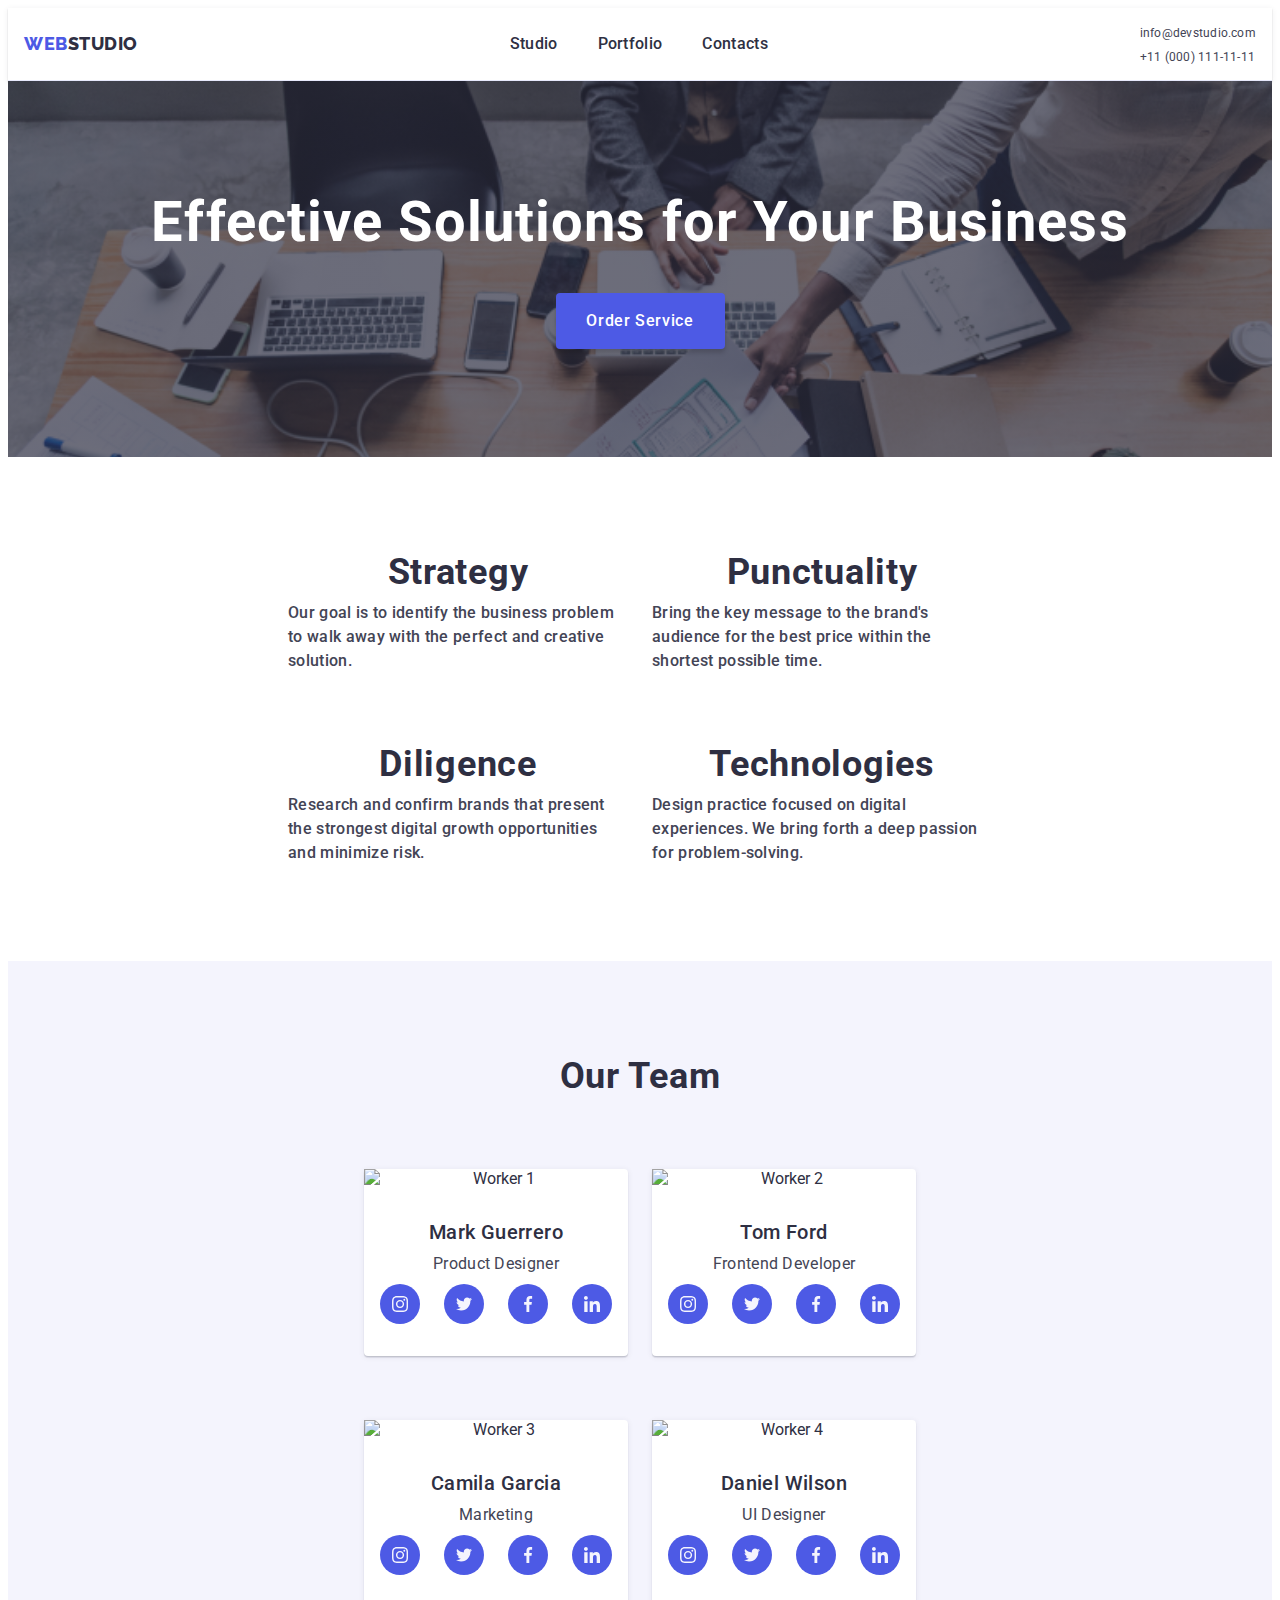
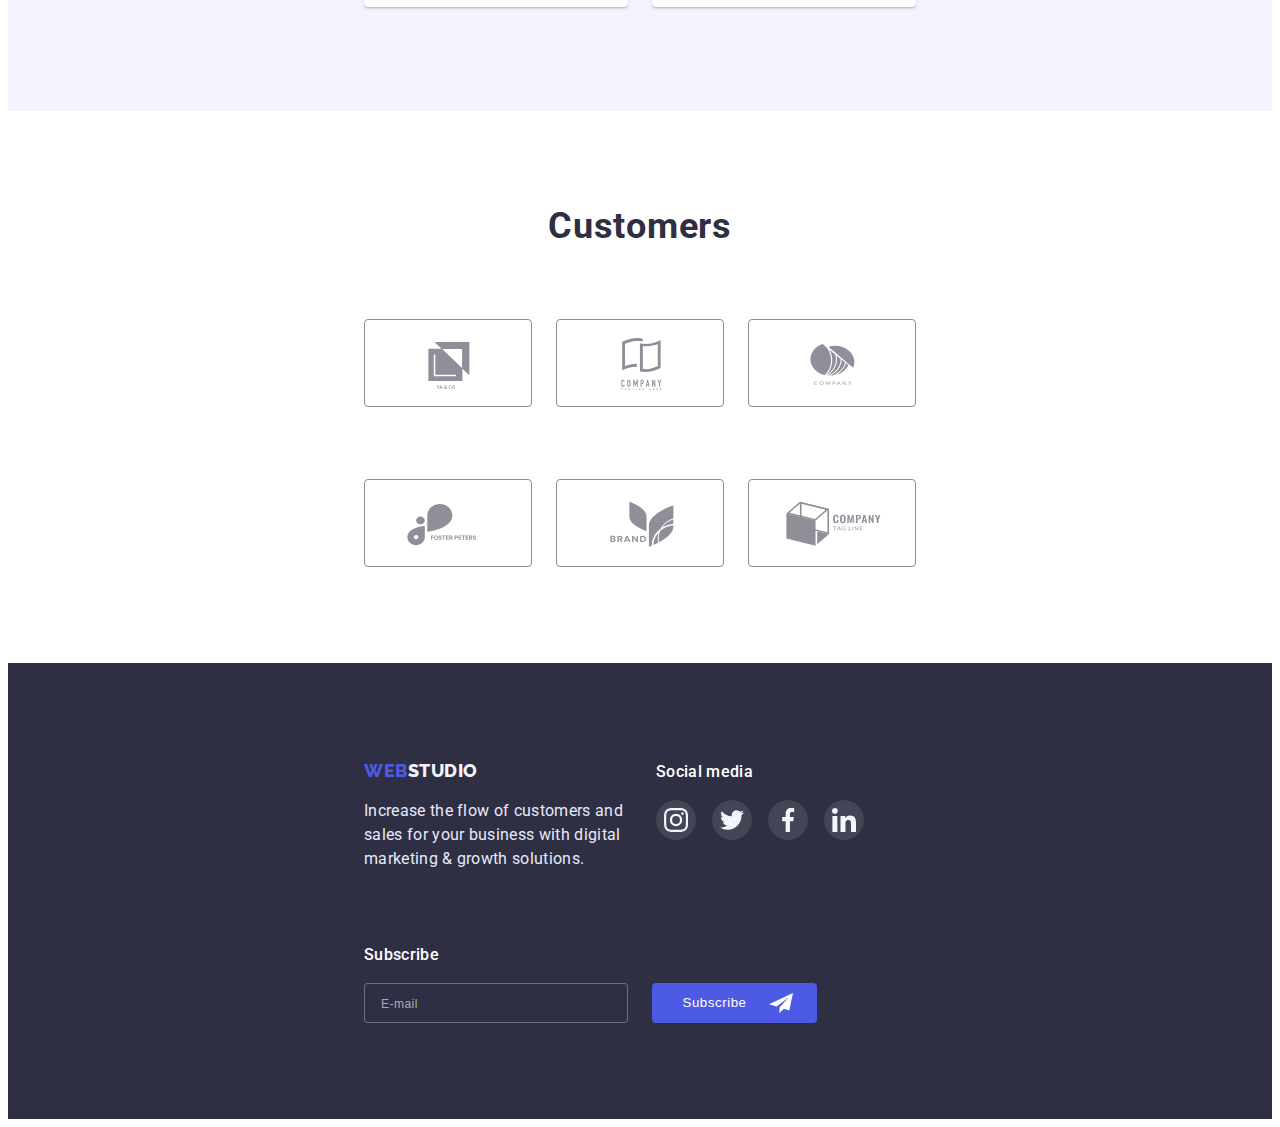
==== commit 0ccdba3f: "Add tablet styles" ====
--- a/index.html
+++ b/index.html
@@ -28,10 +28,10 @@
 
     <header class="header">
       <div class="site-header">
+        <a class="logo-color logo link" href="./index.html"
+          >Web<span class="logo-color-header">Studio</span></a
+        >
         <nav class="site-nav">
-          <a class="logo-color logo link" href="./index.html"
-            >Web<span class="logo-color-header">Studio</span></a
-          >
           <ul class="site-nav-list list">
             <li class="site-nav-item">
               <a class="site-nav-link link" href="./studio.html">Studio</a>
@@ -42,7 +42,7 @@
               >
             </li>
             <li class="site-nav-item">
-              <a class="site-nav-link link" href>Contacts</a>
+              <a class="site-nav-link link" href="#">Contacts</a>
             </li>
           </ul>
         </nav>
@@ -58,7 +58,7 @@
             >
           </li>
         </ul>
-        <button class="button-open-menu" type="button">
+        <button class="button-open-menu" data-menu-open type="button">
           <svg class="open-menu" width="32px" height="22px">
             <use href="./images/icons.svg#icon-open-menu"></use>
           </svg>
@@ -67,9 +67,9 @@
 
       <!-- Menu -->
 
-      <div class="menu">
+      <div class="menu is-hidden" data-menu>
         <div class="menu-container">
-          <button class="menu-close" type="button">
+          <button class="menu-close" data-menu-close type="button">
             <svg class="close-icon" width="8px" height="8px">
               <use href="./images/icons.svg#icon-close"></use>
             </svg>
@@ -90,44 +90,46 @@
           <nav class="menu-contact">
             <ul class="menu-contact-list list">
               <li class="menu-contact-item">
-                <a class="menu-contact-link-phone link" href="tel:+110001111111"
+                <a
+                  class="menu-contact-link-phone menu-contact-link link"
+                  href="tel:+110001111111"
                   >+11 (000) 111-11-11</a
                 >
               </li>
               <li class="menu-contact-item">
                 <a
-                  class="menu-contact-link-mail link"
+                  class="menu-contact-link-mail menu-contact-link link"
                   href="mailto:info@devstudio.com"
                   >info@devstudio.com</a
                 >
               </li>
             </ul>
-              <ul class="menu-soc-list list">
-                <li class="menu-soc-item">
-                  <a class="menu-soc-link link" href="#"
-                    ><svg class="menu-soc-icon" width="24" height="24">
-                      <use href="./images/icons.svg#icon-instagram"></use></svg
-                  ></a>
-                </li>
-                <li class="menu-soc-item">
-                  <a class="menu-soc-link link" href="#"
-                    ><svg class="menu-soc-icon" width="24" height="24">
-                      <use href="./images/icons.svg#icon-twitter"></use></svg
-                  ></a>
-                </li>
-                <li class="menu-soc-item">
-                  <a class="menu-soc-link link" href="#"
-                    ><svg class="menu-soc-icon" width="24" height="24">
-                      <use href="./images/icons.svg#icon-facebook"></use></svg
-                  ></a>
-                </li>
-                <li class="menu-soc-item">
-                  <a class="menu-soc-link link" href="#"
-                    ><svg class="menu-soc-icon" width="24" height="24">
-                      <use href="./images/icons.svg#icon-linkedin"></use></svg
-                  ></a>
-                </li>
-              </ul>
+            <ul class="menu-soc-list list">
+              <li class="menu-soc-item">
+                <a class="menu-soc-link link" href="#"
+                  ><svg class="menu-soc-icon" width="24" height="24">
+                    <use href="./images/icons.svg#icon-instagram"></use></svg
+                ></a>
+              </li>
+              <li class="menu-soc-item">
+                <a class="menu-soc-link link" href="#"
+                  ><svg class="menu-soc-icon" width="24" height="24">
+                    <use href="./images/icons.svg#icon-twitter"></use></svg
+                ></a>
+              </li>
+              <li class="menu-soc-item">
+                <a class="menu-soc-link link" href="#"
+                  ><svg class="menu-soc-icon" width="24" height="24">
+                    <use href="./images/icons.svg#icon-facebook"></use></svg
+                ></a>
+              </li>
+              <li class="menu-soc-item">
+                <a class="menu-soc-link link" href="#"
+                  ><svg class="menu-soc-icon" width="24" height="24">
+                    <use href="./images/icons.svg#icon-linkedin"></use></svg
+                ></a>
+              </li>
+            </ul>
           </nav>
         </div>
       </div>
@@ -253,28 +255,28 @@
 
                 <ul class="our-team-soc-list list">
                   <li class="our-team-soc-item">
-                    <a class="our-team-soc-link link" href>
+                    <a class="our-team-soc-link link" href="#">
                       <svg class="our-team-soc-icon" width="16px" height="16px">
                         <use href="./images/icons.svg#icon-instagram"></use>
                       </svg>
                     </a>
                   </li>
                   <li class="our-team-soc-item">
-                    <a class="our-team-soc-link link" href>
+                    <a class="our-team-soc-link link" href="#">
                       <svg class="our-team-soc-icon" width="16px" height="16px">
                         <use href="./images/icons.svg#icon-twitter"></use>
                       </svg>
                     </a>
                   </li>
                   <li class="our-team-soc-item">
-                    <a class="our-team-soc-link link" href>
+                    <a class="our-team-soc-link link" href="#">
                       <svg class="our-team-soc-icon" width="16px" height="16px">
                         <use href="./images/icons.svg#icon-facebook"></use>
                       </svg>
                     </a>
                   </li>
                   <li class="our-team-soc-item">
-                    <a class="our-team-soc-link link" href>
+                    <a class="our-team-soc-link link" href="#">
                       <svg class="our-team-soc-icon" width="16px" height="16px">
                         <use href="./images/icons.svg#icon-linkedin"></use>
                       </svg>
@@ -294,28 +296,28 @@
                 <p class="our-team-text section-text">Frontend Developer</p>
                 <ul class="our-team-soc-list list">
                   <li class="our-team-soc-item">
-                    <a class="our-team-soc-link link" href>
+                    <a class="our-team-soc-link link" href="#">
                       <svg class="our-team-soc-icon" width="16px" height="16px">
                         <use href="./images/icons.svg#icon-instagram"></use>
                       </svg>
                     </a>
                   </li>
                   <li class="our-team-soc-item">
-                    <a class="our-team-soc-link link" href>
+                    <a class="our-team-soc-link link" href="#">
                       <svg class="our-team-soc-icon" width="16px" height="16px">
                         <use href="./images/icons.svg#icon-twitter"></use>
                       </svg>
                     </a>
                   </li>
                   <li class="our-team-soc-item">
-                    <a class="our-team-soc-link link" href>
+                    <a class="our-team-soc-link link" href="#">
                       <svg class="our-team-soc-icon" width="16px" height="16px">
                         <use href="./images/icons.svg#icon-facebook"></use>
                       </svg>
                     </a>
                   </li>
                   <li class="our-team-soc-item">
-                    <a class="our-team-soc-link link" href>
+                    <a class="our-team-soc-link link" href="#">
                       <svg class="our-team-soc-icon" width="16px" height="16px">
                         <use href="./images/icons.svg#icon-linkedin"></use>
                       </svg>
@@ -337,28 +339,28 @@
                 <p class="our-team-text section-text">Marketing</p>
                 <ul class="our-team-soc-list list">
                   <li class="our-team-soc-item">
-                    <a class="our-team-soc-link link" href>
+                    <a class="our-team-soc-link link" href="#">
                       <svg class="our-team-soc-icon" width="16px" height="16px">
                         <use href="./images/icons.svg#icon-instagram"></use>
                       </svg>
                     </a>
                   </li>
                   <li class="our-team-soc-item">
-                    <a class="our-team-soc-link link" href>
+                    <a class="our-team-soc-link link" href="#">
                       <svg class="our-team-soc-icon" width="16px" height="16px">
                         <use href="./images/icons.svg#icon-twitter"></use>
                       </svg>
                     </a>
                   </li>
                   <li class="our-team-soc-item">
-                    <a class="our-team-soc-link link" href>
+                    <a class="our-team-soc-link link" href="#">
                       <svg class="our-team-soc-icon" width="16px" height="16px">
                         <use href="./images/icons.svg#icon-facebook"></use>
                       </svg>
                     </a>
                   </li>
                   <li class="our-team-soc-item">
-                    <a class="our-team-soc-link link" href>
+                    <a class="our-team-soc-link link" href="#">
                       <svg class="our-team-soc-icon" width="16px" height="16px">
                         <use href="./images/icons.svg#icon-linkedin"></use>
                       </svg>
@@ -380,28 +382,28 @@
                 <p class="our-team-text section-text">UI Designer</p>
                 <ul class="our-team-soc-list list">
                   <li class="our-team-soc-item">
-                    <a class="our-team-soc-link link" href>
+                    <a class="our-team-soc-link link" href="#">
                       <svg class="our-team-soc-icon" width="16px" height="16px">
                         <use href="./images/icons.svg#icon-instagram"></use>
                       </svg>
                     </a>
                   </li>
                   <li class="our-team-soc-item">
-                    <a class="our-team-soc-link link" href>
+                    <a class="our-team-soc-link link" href="#">
                       <svg class="our-team-soc-icon" width="16px" height="16px">
                         <use href="./images/icons.svg#icon-twitter"></use>
                       </svg>
                     </a>
                   </li>
                   <li class="our-team-soc-item">
-                    <a class="our-team-soc-link link" href>
+                    <a class="our-team-soc-link link" href="#">
                       <svg class="our-team-soc-icon" width="16px" height="16px">
                         <use href="./images/icons.svg#icon-facebook"></use>
                       </svg>
                     </a>
                   </li>
                   <li class="our-team-soc-item">
-                    <a class="our-team-soc-link link" href>
+                    <a class="our-team-soc-link link" href="#">
                       <svg class="our-team-soc-icon" width="16px" height="16px">
                         <use href="./images/icons.svg#icon-linkedin"></use>
                       </svg>
@@ -417,42 +419,42 @@
       <!-- Customers -->
 
       <section class="section">
-        <div class="container">
+        <div class="container customers-container">
           <h2 class="section-title">Customers</h2>
 
           <ul class="customers-list list">
             <li class="customers-item">
-              <a class="customers-link" href
+              <a class="customers-link" href="#"
                 ><svg class="customers-icon" width="104px" height="56px">
                   <use href="./images/icons.svg#icon-client1"></use></svg
               ></a>
             </li>
             <li class="customers-item">
-              <a class="customers-link" href
+              <a class="customers-link" href="#"
                 ><svg class="customers-icon" width="104px" height="56px">
                   <use href="./images/icons.svg#icon-client2"></use></svg
               ></a>
             </li>
             <li class="customers-item">
-              <a class="customers-link" href
+              <a class="customers-link" href="#"
                 ><svg class="customers-icon" width="104px" height="56px">
                   <use href="./images/icons.svg#icon-client3"></use></svg
               ></a>
             </li>
             <li class="customers-item">
-              <a class="customers-link" href
+              <a class="customers-link" href="#"
                 ><svg class="customers-icon" width="104px" height="56px">
                   <use href="./images/icons.svg#icon-client4"></use></svg
               ></a>
             </li>
             <li class="customers-item">
-              <a class="customers-link" href
+              <a class="customers-link" href="#"
                 ><svg class="customers-icon" width="104px" height="56px">
                   <use href="./images/icons.svg#icon-client5"></use></svg
               ></a>
             </li>
             <li class="customers-item">
-              <a class="customers-link" href
+              <a class="customers-link" href="#"
                 ><svg class="customers-icon" width="104px" height="56px">
                   <use href="./images/icons.svg#icon-client6"></use></svg
               ></a>
@@ -479,28 +481,28 @@
           <p class="footer-soc-text">Social media</p>
           <ul class="footer-soc-list list">
             <li class="footer-soc-item">
-              <a class="footer-soc-link link" href>
+              <a class="footer-soc-link link" href="#">
                 <svg class="footer-soc-icon" width="24px" height="24px">
                   <use href="./images/icons.svg#icon-instagram"></use>
                 </svg>
               </a>
             </li>
             <li class="footer-soc-item">
-              <a class="footer-soc-link link" href>
+              <a class="footer-soc-link link" href="#">
                 <svg class="footer-soc-icon" width="24px" height="24px">
                   <use href="./images/icons.svg#icon-twitter"></use>
                 </svg>
               </a>
             </li>
             <li class="footer-soc-item">
-              <a class="footer-soc-link link" href>
+              <a class="footer-soc-link link" href="#">
                 <svg class="footer-soc-icon" width="24px" height="24px">
                   <use href="./images/icons.svg#icon-facebook"></use>
                 </svg>
               </a>
             </li>
             <li class="footer-soc-item">
-              <a class="footer-soc-link link" href>
+              <a class="footer-soc-link link" href="#">
                 <svg class="footer-soc-icon" width="24px" height="24px">
                   <use href="./images/icons.svg#icon-linkedin"></use>
                 </svg>
@@ -609,7 +611,7 @@
             <label class="check-text" for="policy"
               >I accept the terms and conditions of the<a
                 class="check-link"
-                href
+                href="#"
                 >Privacy Policy</a
               ></label
             >
@@ -621,5 +623,6 @@
       </div>
     </div>
     <script src="./js/modal.js"></script>
+    <script src="./js/mobile-menu.js"></script>
   </body>
 </html>
--- a/css/styles.css
+++ b/css/styles.css
@@ -63,9 +63,12 @@
   clip-path: inset(50%);
 }
 
+.no-scroll {
+  overflow: hidden;
+}
+
 .container {
   min-width: 288px;
-  max-width: 428px;
   margin-right: auto;
   margin-left: auto;
   padding: 96px 16px;
@@ -73,7 +76,6 @@
 
 .small-container {
   min-width: 288px;
-  max-width: 428px;
   margin-right: auto;
   margin-left: auto;
   padding-top: 96px;
@@ -90,6 +92,7 @@
   font-size: 18px;
   font-family: "Raleway";
   line-height: 1.33;
+  letter-spacing: 0.03em;
 }
 
 .logo-color-header {
@@ -109,7 +112,7 @@
 /* Header */
 
 .header {
-  padding: 24px 16px;
+  padding: 0 16px;
 }
 
 .site-header {
@@ -154,14 +157,15 @@
 
 .menu-container {
   position: relative;
+  display: flex;
+  flex-direction: column;
+  justify-content: space-between;
+  overflow-y: auto;
+  width: 100%;
+  max-width: 428px;
+  height: 100%;
   margin-right: auto;
   margin-left: auto;
-  width: 100%;
-  height: 100%;
-  max-width: 428px;
-  display: flex;
-  flex-direction: column;
-  justify-content: space-between;
 }
 
 .menu-close {
@@ -175,6 +179,21 @@
   border-radius: 50%;
   background: var(--accent-color);
   cursor: pointer;
+
+  transition: background-color 250ms cubic-bezier(0.4, 0, 0.2, 1);
+}
+
+.menu-close:is(:hover, :focus) {
+  border: none;
+  background-color: var(--focus-color);
+}
+
+.close-icon {
+  transition: fill 250ms cubic-bezier(0.4, 0, 0.2, 1);
+}
+
+.menu-close:is(:hover, :focus) .close-icon {
+  fill: var(--light-light-color);
 }
 
 .menu-list {
@@ -192,6 +211,16 @@
   font-size: 36px;
   line-height: 1.11;
   letter-spacing: 0.02em;
+
+  transition: color 250ms cubic-bezier(0.4, 0, 0.2, 1);
+}
+
+.menu-link:is(:hover, :focus) {
+  color: var(--focus-color);
+}
+
+.menu-contact {
+  margin-top: 64px;
 }
 
 .menu-contact-list {
@@ -199,22 +228,27 @@
   flex-direction: column;
   gap: 40px;
 }
-.menu-contact-item {
-}
+
+
+.menu-contact-link {
+  color: var(--text-color);
+  font-size: 20px;
+  transition: color 250ms cubic-bezier(0.4, 0, 0.2, 1);
+}
+
+.menu-contact-link:is(:hover, :focus) {
+  color: var(--hover-color);
+}
+
 .menu-contact-link-mail {
-  color: var(--text-color);
   font-weight: 500;
-  font-size: 20px;
   line-height: 1.2;
   letter-spacing: 0.02em;
 }
 
 .menu-contact-link-phone {
-  color: var(--text-color);
   font-weight: 600;
-  font-size: 20px;
   line-height: 1.11;
-  text-transform: capitalize;
 }
 
 .menu-soc-list {
@@ -228,15 +262,19 @@
   border: none;
   border-radius: 50%;
   background-color: var(--hover-color);
-}
+  transition: background-color 250ms cubic-bezier(0.4, 0, 0.2, 1);
+}
+
+.menu-soc-item:is(:hover, :focus) {
+  background-color: var(--focus-color);
+}
+
 .menu-soc-link {
   display: flex;
   justify-content: center;
   align-items: center;
   width: 100%;
   height: 100%;
-}
-.menu-soc-icon {
 }
 
 /* HERO */
@@ -260,12 +298,6 @@
     background-image: var(--gradient),
       url("../images/hero-bg/dark-bg-mob-2x.jpg");
   }
-}
-
-.hero-container {
-  max-width: 428px;
-  margin-right: auto;
-  margin-left: auto;
 }
 
 .hero-title {
@@ -778,8 +810,9 @@
   position: absolute;
   top: 50%;
   left: 50%;
-  width: 408px;
-  min-height: 576px;
+  width: 90vw;
+  max-width: 392px;
+  min-height: 586px;
   padding: 72px 24px 24px;
   border-radius: 4px;
   background-color: #fcfcfc;
@@ -923,8 +956,10 @@
 
 .check-text::before {
   content: " ";
-  width: 16px;
-  height: 16px;
+  min-width: 16px;
+  max-width: 16px;
+  min-height: 16px;
+  max-height: 16px;
   margin-right: 8px;
   border: 1.25px solid var(--dark-color);
   border-radius: 2px;
--- a/css/tablet.css
+++ b/css/tablet.css
@@ -1,4 +1,26 @@
+:root {
+  --hover-color: #4d5ae5;
+  --focus-color: #404bbf;
+  --dark-color: #2e2f42;
+  --success-color: #31d0aa;
+  --text-color: #434455;
+  --subtle-color: #8e8f99;
+  --accent-color: #e7e9fc;
+  --light-color: #f4f4fd;
+  --light-light-color: #ffffff;
+  --gradient: linear-gradient(rgba(46, 47, 66, 0.7), rgba(46, 47, 66, 0.7));
+}
+
 @media screen and (min-width: 768px) {
+  .container {
+    max-width: 736px;
+  }
+
+  .small-container {
+    max-width: 552px;
+    padding-bottom: 104px;
+  }
+
   .header {
     border-bottom: 1px solid var(--accent-color);
     box-shadow: 0px 2px 1px rgba(46, 47, 66, 0.08),
@@ -6,84 +28,183 @@
   }
 
   .site-header {
-  display: flex;
-  align-items: center;
+    display: flex;
+    align-items: center;
+  }
+
+  .site-nav {
+    display: flex;
+    align-items: center;
+  }
+
+  .site-nav-list {
+    display: flex;
+  }
+
+  .site-nav-item + .site-nav-item {
+    margin-left: 40px;
+  }
+
+  .site-nav-link {
+    padding-top: 24px;
+    padding-bottom: 24px;
+    color: inherit;
+    font-weight: 500;
+    line-height: 1.5;
+    letter-spacing: 0.02em;
+
+    transition: color 250ms cubic-bezier(0.4, 0, 0.2, 1);
+  }
+
+  .site-nav-link:hover,
+  .site-nav-link:focus {
+    color: var(--focus-color);
+  }
+
+  .active-link {
+    position: relative;
+  }
+
+  .active {
+    color: var(--focus-color);
+  }
+
+  .active::after {
+    content: "";
+    position: absolute;
+    top: 45px;
+    left: 0;
+    display: inline-block;
+    width: 100%;
+    height: 4px;
+    border-radius: 2px;
+    background: var(--focus-color);
+  }
+
+  .contact-list {
+    display: flex;
+    flex-direction: column;
+    gap: 4px;
+  }
+
+  .contact-link {
+  }
+
+  .contact-link {
+    color: var(--text-color);
+    font-size: 12px;
+    line-height: 1.33;
+    letter-spacing: 0.02em;
+    transition: color 250ms cubic-bezier(0.4, 0, 0.2, 1);
+  }
+
+  .contact-link:hover,
+  .contact-link:focus {
+    color: var(--focus-color);
+  }
+
+  .button-open-menu {
+    display: none;
+  }
+
+  .hero {
+    padding: 112px 137px 108px 137px;
+  }
+
+  .hero-title {
+    font-size: 56px;
+    line-height: 1.07;
+    text-transform: none;
+  }
+
+  .hero-btn {
+    margin-top: 40px;
+  }
+
+  /* Our features */
+
+  .our-features-list {
+    display: flex;
+    flex-wrap: wrap;
+    row-gap: 72px;
+    column-gap: 24px;
+  }
+
+  .our-features-item {
+    flex-basis: calc((100% - 24px) / 2);
+  }
+
+  .our-features-item + .our-features-item {
+    margin-top: 0;
+  }
+
+  /* Our team */
+
+  .our-team-list {
+    flex-direction: row;
+    flex-wrap: wrap;
+    row-gap: 64px;
+    column-gap: 24px;
+  }
+
+  .customers-container {
+    max-width: 584px;
+  }
+
+  .customers-list {
+    column-gap: 24px;
+  }
+
+  .customers-item {
+    flex-basis: calc((100% - 48px) / 3);
+  }
+
+  /* Footer */
+
+  .footer-wrap {
+    flex-direction: row;
+    flex-wrap: wrap;
+    align-items: baseline;
+    width: 552px;
+    margin-right: auto;
+    margin-left: auto;
+  }
+
+  .footer-logo-text {
+    display: flex;
+    flex-direction: column;
+  }
+
+  .footer-logo {
+    margin-right: auto;
+  }
+
+  .footer-social {
+    display: flex;
+    flex-direction: column;
+    margin-top: 0;
+    margin-left: 24px;
+  }
+
+  .footer-soc-text {
+    margin-right: auto;
+  }
+
+  .footer-communicate {
+    display: flex;
+    flex-direction: column;
+  }
+
+  .footer-form {
+    display: flex;
+  }
+
+  .footer-subscribe {
+    width: 264px;
+  }
+
+  .footer-button {
+    margin-top: 0;
+    margin-left: 24px;
+  }
 }
-
-.site-nav {
-  display: flex;
-  align-items: center;
-}
-
-.site-nav-list {
-  display: flex;
-  margin-left: 76px;
-}
-
-.site-nav-item + .site-nav-item {
-  margin-left: 40px;
-}
-
-.site-nav-link {
-  padding-top: 24px;
-  padding-bottom: 24px;
-  color: inherit;
-  font-weight: 500;
-  line-height: 1.5;
-  letter-spacing: 0.02em;
-
-  transition: color 250ms cubic-bezier(0.4, 0, 0.2, 1);
-}
-
-.site-nav-link:hover,
-.site-nav-link:focus {
-  color: var(--focus-color);
-}
-
-.active-link {
-  position: relative;
-}
-
-.active {
-  color: var(--focus-color);
-}
-
-.active::after {
-  content: "";
-  position: absolute;
-  top: 45px;
-  left: 0;
-  display: inline-block;
-  width: 100%;
-  height: 4px;
-  border-radius: 2px;
-  background: var(--focus-color);
-}
-
-.contact-list {
-  display: flex;
-  margin-left: auto;
-}
-
-.contact-item:not(:first-child) {
-  margin-left: 40px;
-}
-
-.contact-link {
-  padding-top: 24px;
-  padding-bottom: 24px;
-}
-
-.contact-link {
-  color: var(--text-color);
-  line-height: 1.5;
-  letter-spacing: 0.02em;
-
-  transition: color 250ms cubic-bezier(0.4, 0, 0.2, 1);
-}
-
-.contact-link:hover,
-.contact-link:focus {
-  color: var(--focus-color);
-}
-}
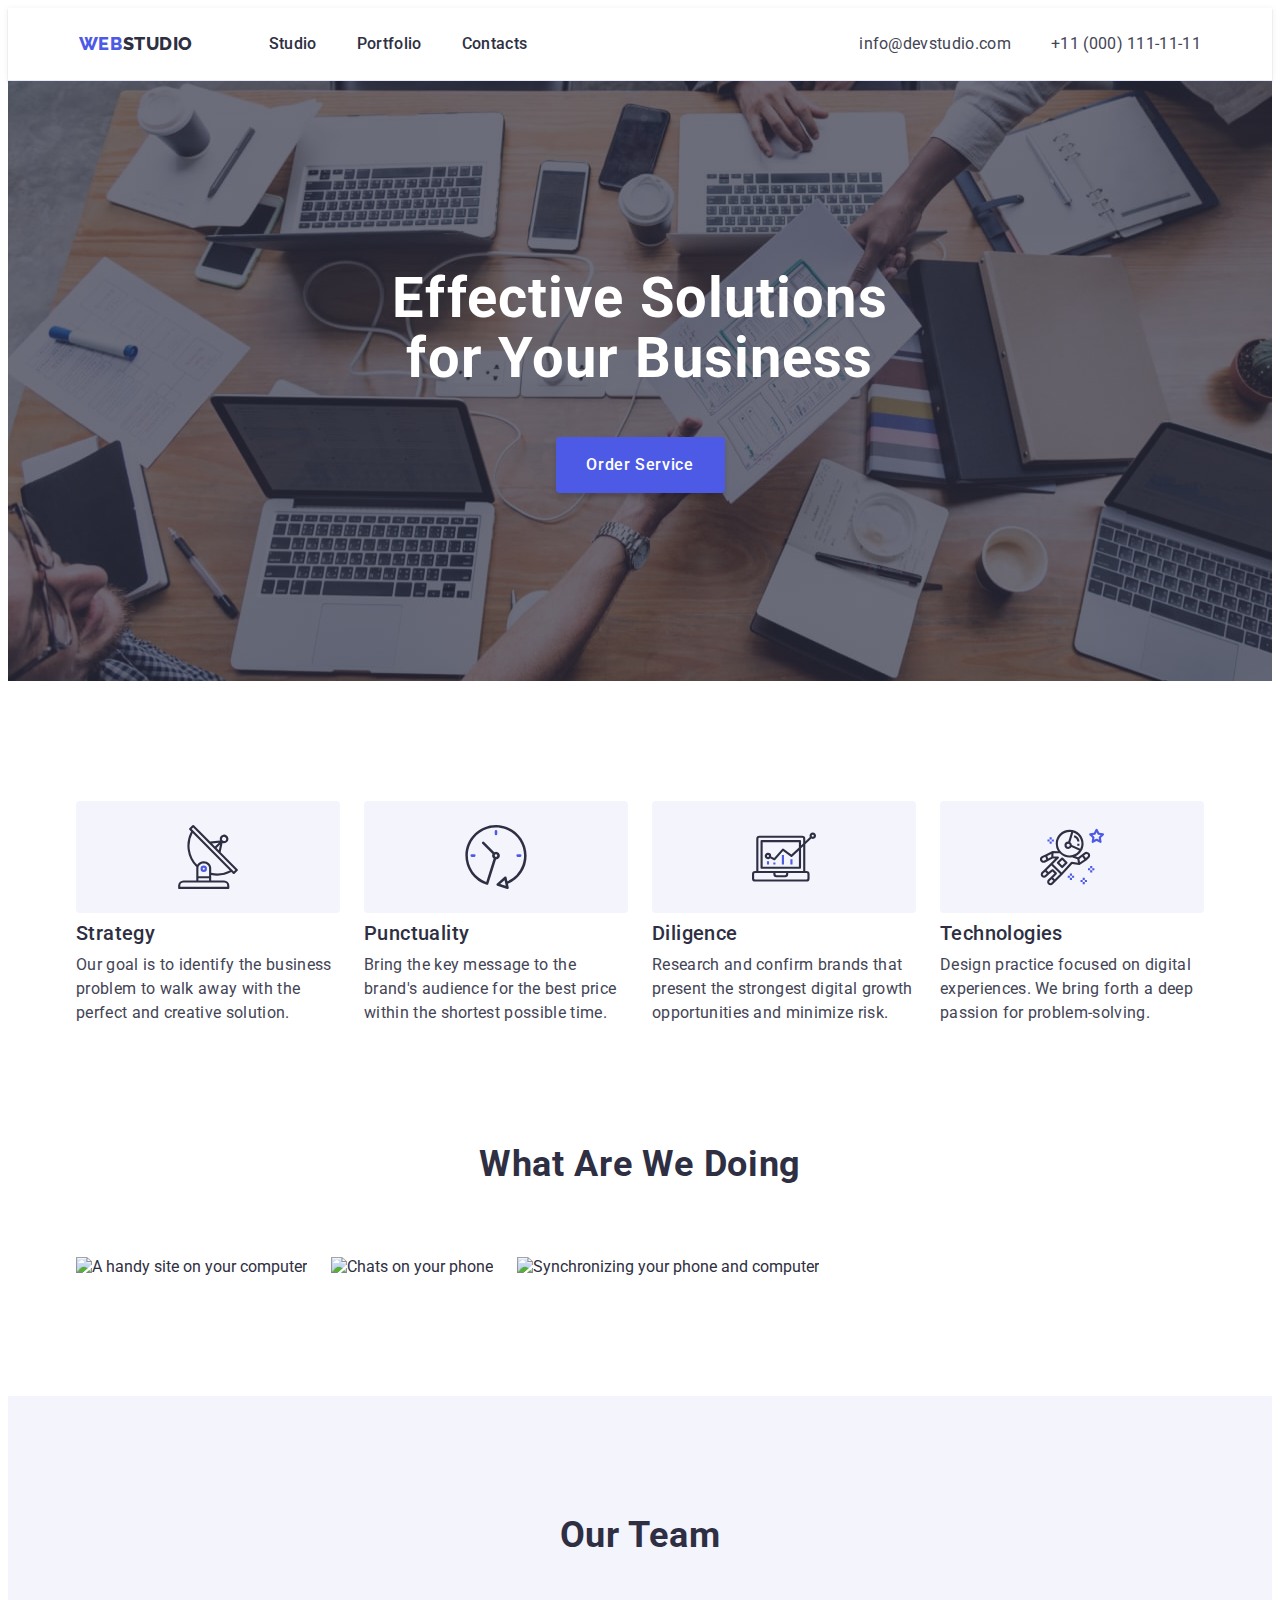
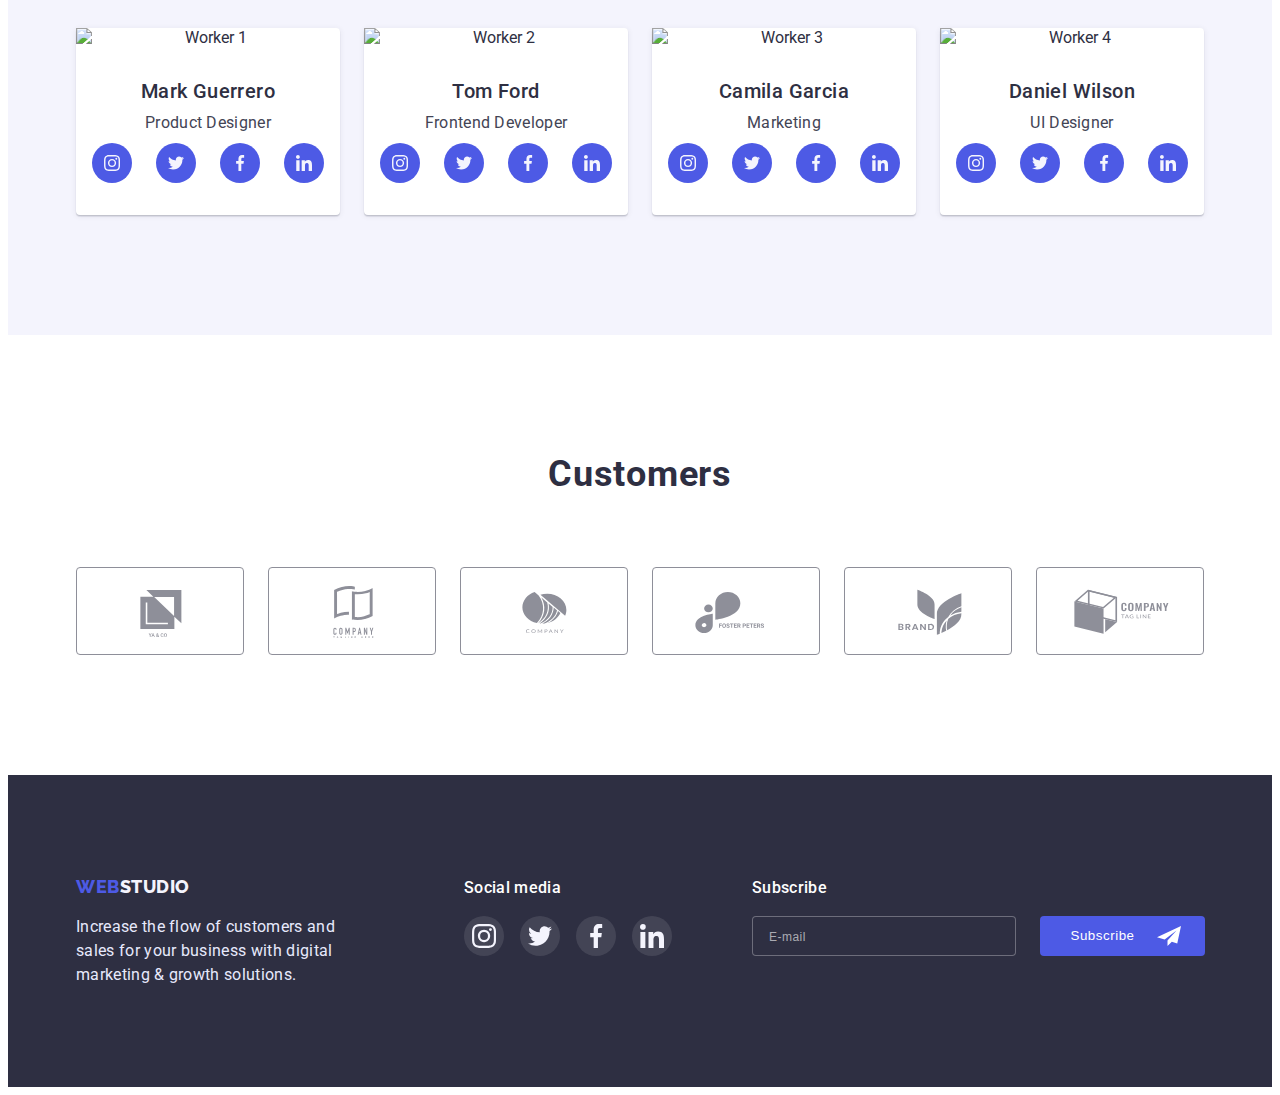
==== commit 97c38d86: "Add desktop styles" ====
--- a/index.html
+++ b/index.html
@@ -211,7 +211,7 @@
       <!-- What are we doing -->
 
       <section class="offers section">
-        <div class="container">
+        <div class="container offers-container">
           <h2 class="section-title">What are we doing</h2>
           <ul class="offers-list list">
             <li class="offers-item">
--- a/css/styles.css
+++ b/css/styles.css
@@ -120,6 +120,7 @@
   justify-content: space-between;
 }
 
+
 .site-nav-list {
   display: none;
 }
@@ -203,8 +204,6 @@
   margin-top: 80px;
 }
 
-.menu-item {
-}
 .menu-link {
   color: var(--dark-color);
   font-weight: 700;
@@ -228,7 +227,6 @@
   flex-direction: column;
   gap: 40px;
 }
-
 
 .menu-contact-link {
   color: var(--text-color);
@@ -946,7 +944,7 @@
 }
 
 .check-text {
-  display: flex;
+  display: inline-block;
   color: #757575;
   font-size: 12px;
   line-height: 1.33;
@@ -956,6 +954,7 @@
 
 .check-text::before {
   content: " ";
+  display: inline-block;
   min-width: 16px;
   max-width: 16px;
   min-height: 16px;
@@ -995,3 +994,9 @@
   letter-spacing: 0.04em;
   cursor: pointer;
 }
+
+@media screen and (max-width: 1199px) {
+  .site-header {
+    justify-content: space-between;
+  }
+}
--- a/css/tablet.css
+++ b/css/tablet.css
@@ -17,7 +17,9 @@
   }
 
   .small-container {
-    max-width: 552px;
+    max-width: 582px;
+    padding-left: 15px;
+    padding-right: 15px;
     padding-bottom: 104px;
   }
 
@@ -28,7 +30,6 @@
   }
 
   .site-header {
-    display: flex;
     align-items: center;
   }
 
@@ -87,8 +88,6 @@
     gap: 4px;
   }
 
-  .contact-link {
-  }
 
   .contact-link {
     color: var(--text-color);
@@ -107,9 +106,20 @@
     display: none;
   }
 
+  /* Hero */
+
   .hero {
     padding: 112px 137px 108px 137px;
-  }
+    background-image: var(--gradient), url('../images/hero-bg/dark-bg-desk.jpg');
+  }
+
+@media (min-device-pixel-ratio: 2),
+  (min-resolution: 192dpi),
+  (min-resolution: 2dppx) {
+  .hero {
+    background-image: var(--gradient), url('../images/hero-bg/dark-bg-desk-2x.jpg');
+  }
+}
 
   .hero-title {
     font-size: 56px;
--- a/css/desktop.css
+++ b/css/desktop.css
@@ -0,0 +1,131 @@
+@media screen and (min-width: 1200px) {
+  .container {
+    max-width: 1158px;
+    padding: 120px 15px;
+  }
+
+  .small-container {
+    max-width: 1158px;
+    padding: 120px 15px;
+  }
+
+  /* Header */
+
+  .header {
+    padding: 0;
+  }
+
+  .site-header {
+    justify-content: center;
+    max-width: 1158px;
+    margin-right: auto;
+    margin-left: auto;
+    padding-right: 15px;
+    padding-left: 15px;
+  }
+
+  .site-nav {
+    margin-left: 76px;
+  }
+
+  .contact-list {
+    flex-direction: row;
+    gap: 40px;
+    margin-left: 332px;
+  }
+
+  .contact-link {
+    font-size: inherit;
+    line-height: 1.5;
+  }
+
+  /* Hero */
+
+  .hero {
+    padding-top: 188px;
+    padding-bottom: 188px;
+  }
+
+  .hero-container {
+    width: 496px;
+    margin-right: auto;
+    margin-left: auto;
+  }
+
+  .hero-btn {
+    margin-top: 48px;
+  }
+
+  /* Our-features */
+
+  .icon-wrap {
+    display: flex;
+  }
+
+  .our-features-list {
+    flex-wrap: nowrap;
+  }
+
+  .our-features-item {
+    flex-basis: calc((100% - 72px) / 4);
+  }
+
+  .our-features-icon {
+    display: block;
+  }
+
+  .our-features-subtitle {
+    margin-top: 8px;
+    font-weight: 500;
+    font-size: 20px;
+    line-height: 1.2;
+    text-align: left;
+  }
+
+  .our-features-text {
+    font-weight: inherit;
+  }
+
+  /* Offers */
+
+  .offers {
+    display: block;
+  }
+
+  .offers-container {
+    padding-top: 0;
+  }
+
+  /* Our team */
+
+  .our-team-list {
+    flex-wrap: nowrap;
+  }
+
+  /* Customers */
+
+  .customers-item {
+    flex-basis: calc((100% - 120px) / 6);
+  }
+
+  /* Footer */
+
+  .footer {
+    padding: 0;
+  }
+
+  .footer-wrap {
+    padding: 100px 15px;
+    flex-wrap: nowrap;
+    width: 1158px;
+  }
+
+  .footer-social {
+    margin-left: 120px;
+  }
+
+  .footer-communicate {
+    margin-top: 0;
+    margin-left: 80px;
+  }
+}
